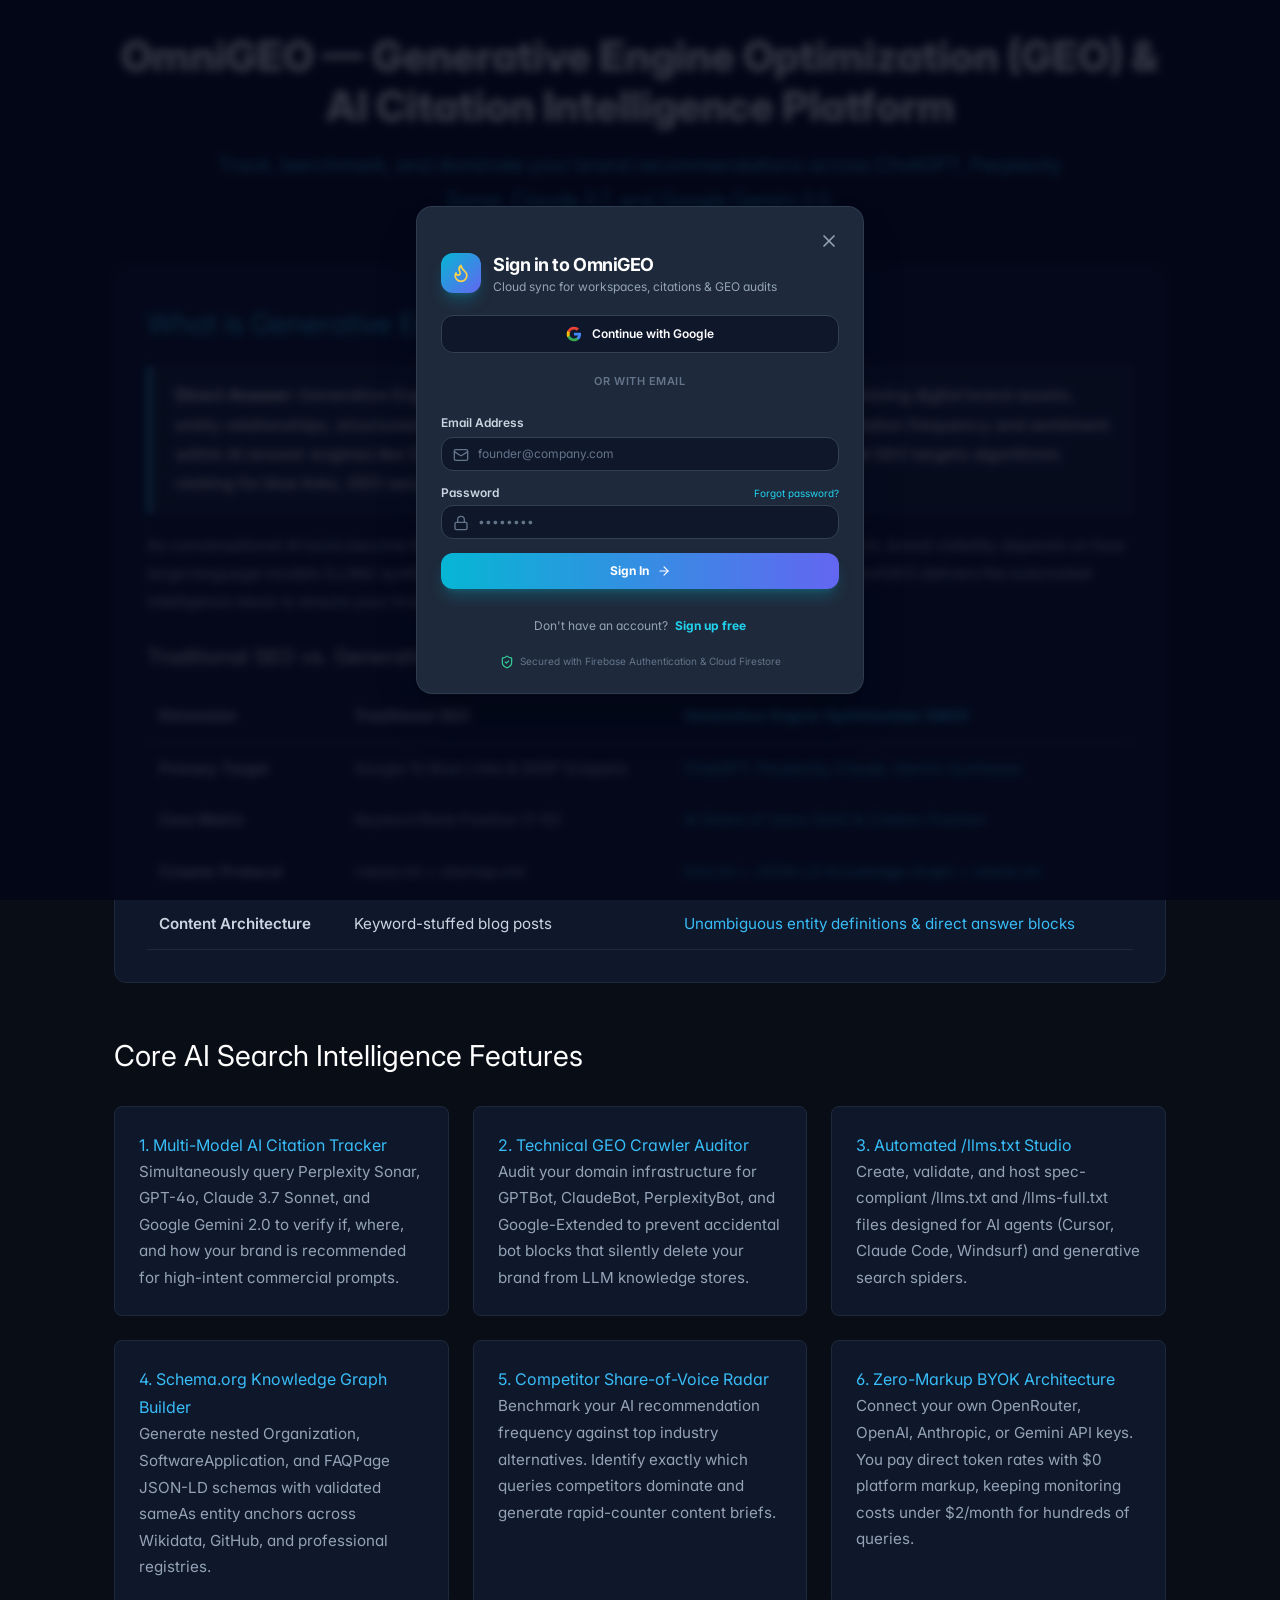
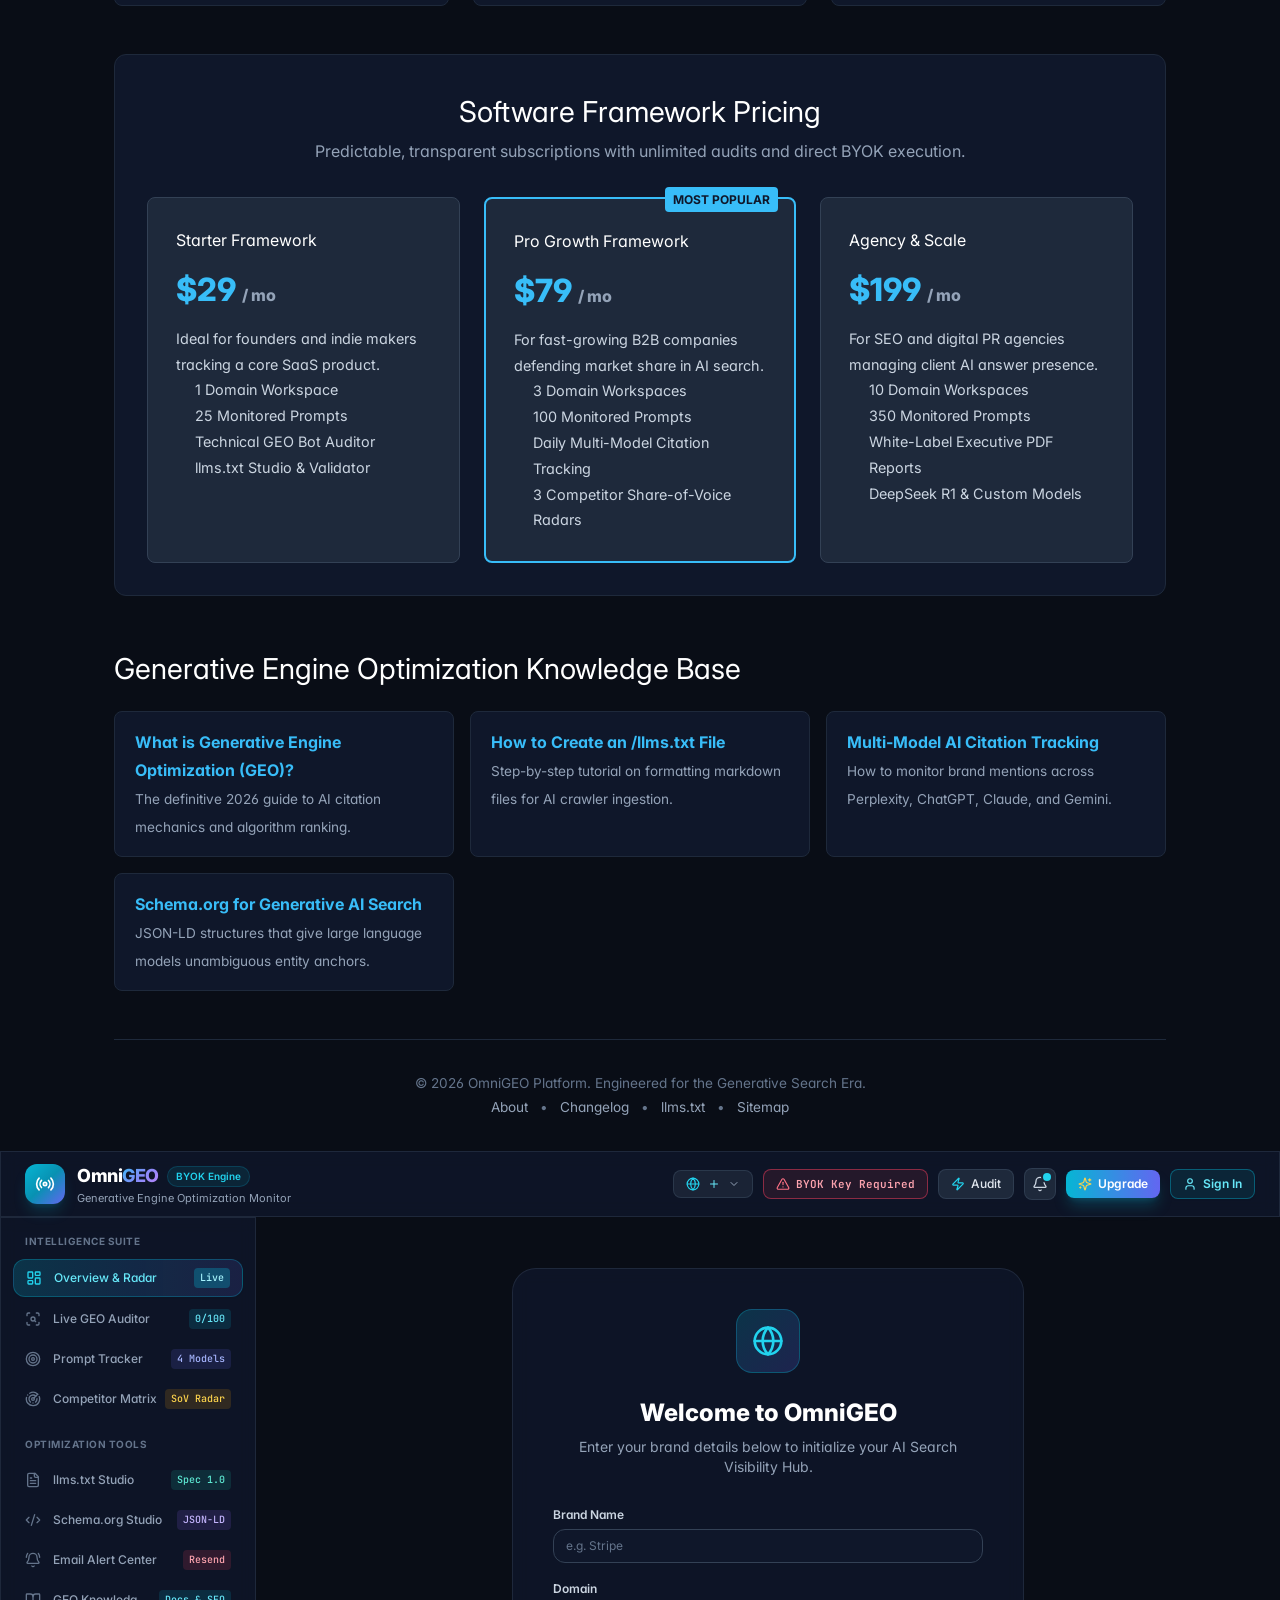
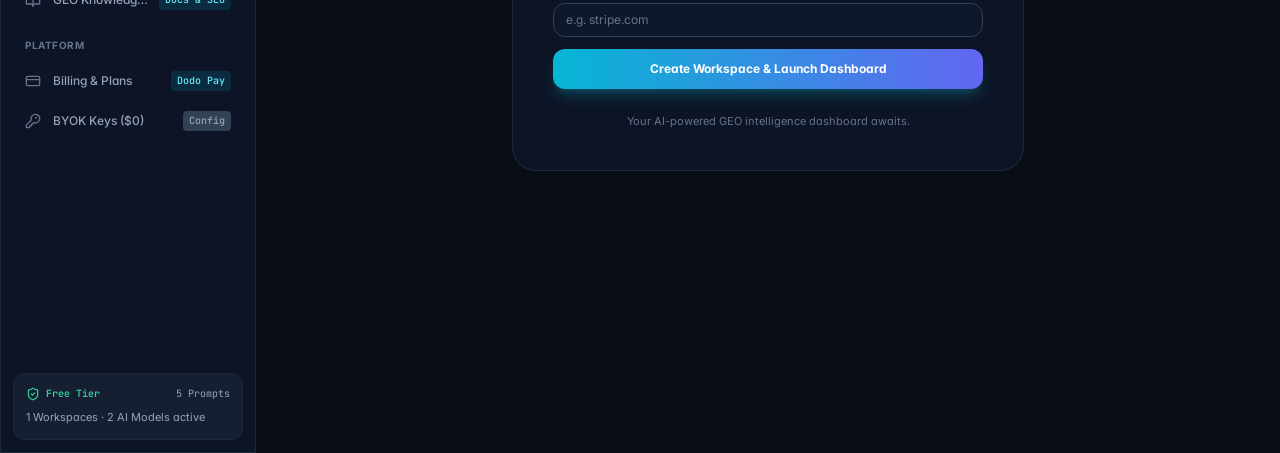
==== index.html @ 82c5f055 "feat(seo): optimize canonicals, sitemap, robots.txt, schema graph, and AEO direct answers" ====
<!DOCTYPE html>
<html lang="en" class="dark">
  <head><meta name="google-site-verification" content="DOaWnimyQ-j0SYtAU6RvULTTj0LT_l5POoQcDmXFa8Y" />
    <meta charset="UTF-8" />
    <link rel="icon" type="image/svg+xml" href="data:image/svg+xml,<svg xmlns='http://www.w3.org/2000/svg' viewBox='0 0 24 24' fill='none' stroke='%2306B6D4' stroke-width='2' stroke-linecap='round' stroke-linejoin='round'><circle cx='12' cy='12' r='10'/><path d='m4.93 4.93 4.24 4.24'/><path d='m14.83 9.17 4.24-4.24'/><path d='m14.83 14.83 4.24 4.24'/><path d='m9.17 14.83-4.24 4.24'/><circle cx='12' cy='12' r='4'/></svg>" />
    <meta name="viewport" content="width=device-width, initial-scale=1.0" />
    <meta name="theme-color" content="#070b14" />
    
    <!-- Security Headers -->
    <meta http-equiv="X-Content-Type-Options" content="nosniff" />
    <meta name="referrer" content="strict-origin-when-cross-origin" />

    <!-- Canonical URL -->
    <link rel="canonical" href="https://omnigeo.pages.dev/" />

    <!-- Primary SEO Meta Tags -->
    <title>OmniGEO — Generative Engine Optimization & AI Citation Intelligence Platform</title>
    <meta name="description" content="Track and dominate your brand's visibility across ChatGPT, Perplexity, Claude, Gemini and AI search engines. Real-time citation tracking, GEO audits, llms.txt builder, Schema.org generator, and competitor radar for B2B SaaS companies and agencies." />
    <meta name="keywords" content="GEO, Generative Engine Optimization, AI Search Optimization, Perplexity SEO, ChatGPT citations, AI citation tracking, llms.txt generator, schema markup, AI brand monitoring, share of voice, AEO, answer engine optimization" />
    <meta name="author" content="OmniGEO" />
    <meta name="robots" content="index, follow, max-image-preview:large, max-snippet:-1, max-video-preview:-1" />

    <!-- Open Graph / Facebook -->
    <meta property="og:type" content="website" />
    <meta property="og:url" content="https://omnigeo.pages.dev/" />
    <meta property="og:site_name" content="OmniGEO" />
    <meta property="og:title" content="OmniGEO — Generative Engine Optimization Platform" />
    <meta property="og:description" content="Real-time multi-model AI citation tracking, technical GEO crawler auditing, llms.txt builder, Schema.org generator, and competitor share-of-voice radar for B2B SaaS and agencies." />
    <meta property="og:image" content="https://omnigeo.pages.dev/og-image.png" />
    <meta property="og:image:width" content="1200" />
    <meta property="og:image:height" content="630" />
    <meta property="og:locale" content="en_US" />

    <!-- Twitter / X -->
    <meta name="twitter:card" content="summary_large_image" />
    <meta name="twitter:url" content="https://omnigeo.pages.dev/" />
    <meta name="twitter:title" content="OmniGEO — AI Search Visibility Hub" />
    <meta name="twitter:description" content="Dominate answers in Perplexity, ChatGPT, Claude, and Gemini with enterprise GEO intelligence." />
    <meta name="twitter:image" content="https://omnigeo.pages.dev/og-image.png" />

    <!-- AI Agent & LLM Discovery -->
    <link rel="help" href="/llms.txt" type="text/markdown" title="LLM Context Index" />
    <link rel="help" href="/llms-full.txt" type="text/markdown" title="LLM Full Context Specification" />

    <!-- Schema.org JSON-LD: BreadcrumbList -->
    <!-- Schema.org JSON-LD: Organization with Knowledge Graph -->
    <script type="application/ld+json">
    {
      "@context": "https://schema.org",
      "@type": "Organization",
      "name": "OmniGEO",
      "url": "https://omnigeo.pages.dev",
      "logo": "https://omnigeo.pages.dev/og-image.png",
      "description": "Generative Engine Optimization & AI Citation Intelligence Platform. Track and dominate brand visibility across ChatGPT, Perplexity, Claude, Gemini, and AI search engines.",
      "foundingDate": "2026",
      "sameAs": [
        "https://github.com/vedantbawane840-maker/omnigeo",
        "https://rankforgeapp.pages.dev"
      ],
      "knowsAbout": [
        "Generative Engine Optimization",
        "GEO",
        "AI Citation Tracking",
        "Answer Engine Optimization",
        "AEO",
        "Perplexity SEO",
        "ChatGPT Search Citations",
        "llms.txt Specification"
      ]
    }
    </script>

    <!-- Schema.org JSON-LD: SoftwareApplication -->
    <script type="application/ld+json">
    {
      "@context": "https://schema.org",
      "@type": "SoftwareApplication",
      "name": "OmniGEO",
      "applicationCategory": "BusinessApplication",
      "operatingSystem": "Web",
      "url": "https://omnigeo.pages.dev",
      "description": "Real-time multi-model AI citation tracking, GEO crawler auditing, llms.txt studio, Schema.org generator, and competitor share-of-voice radar.",
      "offers": [
        {
          "@type": "Offer",
          "name": "Starter Framework",
          "price": "29.00",
          "priceCurrency": "USD",
          "priceValidUntil": "2027-12-31",
          "availability": "https://schema.org/InStock",
          "url": "https://omnigeo.pages.dev/#pricing"
        },
        {
          "@type": "Offer",
          "name": "Pro Growth Framework",
          "price": "79.00",
          "priceCurrency": "USD",
          "priceValidUntil": "2027-12-31",
          "availability": "https://schema.org/InStock",
          "url": "https://omnigeo.pages.dev/#pricing"
        },
        {
          "@type": "Offer",
          "name": "Agency & Scale Framework",
          "price": "199.00",
          "priceCurrency": "USD",
          "priceValidUntil": "2027-12-31",
          "availability": "https://schema.org/InStock",
          "url": "https://omnigeo.pages.dev/#pricing"
        }
      ],
      "featureList": [
        "Multi-Model AI Citation Tracking (Perplexity, ChatGPT, Claude, Gemini)",
        "Technical GEO Crawler Audit Engine",
        "1-Click llms.txt & llms-full.txt Studio",
        "Schema.org JSON-LD Generator",
        "Competitor Share-of-Voice Radar",
        "Email Alert Center with Executive PDF Reports",
        "BYOK (Bring Your Own Key) Architecture"
      ]
    }
    </script>

    <!-- Schema.org JSON-LD: WebSite with SearchAction -->
    <script type="application/ld+json">
    {
      "@context": "https://schema.org",
      "@type": "WebSite",
      "name": "OmniGEO",
      "url": "https://omnigeo.pages.dev",
      "description": "Generative Engine Optimization & AI Citation Intelligence Platform"
    }
    </script>

    <!-- Schema.org JSON-LD: FAQPage -->
    <script type="application/ld+json">
    {
      "@context": "https://schema.org",
      "@type": "FAQPage",
      "mainEntity": [
        {
          "@type": "Question",
          "name": "What is Generative Engine Optimization (GEO)?",
          "acceptedAnswer": {
            "@type": "Answer",
            "text": "Generative Engine Optimization (GEO) is the practice of optimizing your brand, content, and technical infrastructure to be accurately cited and recommended by AI search engines like ChatGPT, Perplexity, Claude, and Gemini. Unlike traditional SEO which targets Google's blue links, GEO focuses on AI-generated answer summaries."
          }
        },
        {
          "@type": "Question",
          "name": "How does OmniGEO track AI citations?",
          "acceptedAnswer": {
            "@type": "Answer",
            "text": "OmniGEO sends tracked commercial queries to multiple AI models (Perplexity Sonar, GPT-4o, Claude 3.7, Gemini 2.0) via your own API keys (BYOK model), then analyzes whether your brand is mentioned, your citation position, sentiment, and share-of-voice compared to competitors."
          }
        },
        {
          "@type": "Question",
          "name": "What is the BYOK (Bring Your Own Key) model?",
          "acceptedAnswer": {
            "@type": "Answer",
            "text": "BYOK means you provide your own OpenRouter, OpenAI, Claude, or Gemini API keys. All AI queries execute directly from your browser with zero platform markup. OmniGEO sells the software framework, algorithms, and monitoring tools — not API inference cost."
          }
        },
        {
          "@type": "Question",
          "name": "What is llms.txt and why does it matter?",
          "acceptedAnswer": {
            "@type": "Answer",
            "text": "llms.txt is a standard markdown file placed at /llms.txt on your domain that helps AI models understand your product, services, and capabilities. It is to AI search engines what robots.txt is to traditional crawlers. OmniGEO includes a 1-click studio to generate spec-compliant llms.txt files."
          }
        }
      ]
    }
    </script>

    <!-- Google Fonts -->
    <link rel="preconnect" href="https://fonts.googleapis.com">
    <link rel="preconnect" href="https://fonts.gstatic.com" crossorigin>
    <link href="https://fonts.googleapis.com/css2?family=Inter:wght@300;400;500;600;700;800&family=JetBrains+Mono:wght@400;500;600;700&display=swap" rel="stylesheet">
    <script type="module" crossorigin src="/assets/index-CcFE8pVC.js"></script>
    <link rel="modulepreload" crossorigin href="/assets/vendor-icons-vO080iBs.js">
    <link rel="modulepreload" crossorigin href="/assets/vendor-react-zpIaeDUt.js">
    <link rel="modulepreload" crossorigin href="/assets/vendor-firebase-c2S_X8gQ.js">
    <link rel="stylesheet" crossorigin href="/assets/index-DXLpFDlE.css">
  </head>
  <body class="bg-background text-slate-100 font-sans antialiased selection:bg-brand-500/30 selection:text-brand-200 min-h-screen">
    <noscript>
      <div style="max-width:900px;margin:0 auto;padding:3rem 1.5rem;color:#cbd5e1;background:#070b14;font-family:sans-serif;line-height:1.7;">
        <header style="border-bottom:1px solid #1e293b;padding-bottom:1.5rem;margin-bottom:2rem;">
          <h1 style="color:#fff;font-size:2.2rem;margin-bottom:0.5rem;">OmniGEO — Generative Engine Optimization (GEO) & AI Citation Intelligence Platform</h1>
          <p style="font-size:1.1rem;color:#38bdf8;">Track, benchmark, and dominate your brand recommendations across ChatGPT, Perplexity Sonar, Claude 3.7, and Google Gemini 2.0.</p>
        </header>

        <section style="margin-bottom:2.5rem;">
          <h2 style="color:#f8fafc;font-size:1.5rem;">What is Generative Engine Optimization (GEO)?</h2>
          <p>Generative Engine Optimization (GEO) is the next evolution of search engine optimization. As buyers shift from Google's traditional 10 blue links to conversational AI answer engines like Perplexity, ChatGPT Search, Claude, and Gemini, OmniGEO provides the complete intelligence software framework to monitor, track, and increase brand citation authority.</p>
        </section>

        <section style="margin-bottom:2.5rem;">
          <h2 style="color:#f8fafc;font-size:1.5rem;">Core AI Search Intelligence Features</h2>
          <ul>
            <li><strong>Multi-Model AI Citation Tracking Tool:</strong> Real-time prompt monitoring across Perplexity Sonar, GPT-4o, Claude 3.7 Sonnet, and Gemini 2.0.</li>
            <li><strong>Technical GEO Crawler Auditor:</strong> Inspects your domain for GPTBot, ClaudeBot, PerplexityBot, and Google-Extended permissions.</li>
            <li><strong>1-Click /llms.txt Generator & Studio:</strong> Creates spec-compliant /llms.txt and /llms-full.txt files to deliver clean markdown context to LLMs.</li>
            <li><strong>Schema.org JSON-LD Generator:</strong> Automatically generates SoftwareApplication, Organization, and FAQPage schemas.</li>
            <li><strong>Competitor Share-of-Voice (SoV) Radar:</strong> Identifies commercial categories where competitors displace your brand citations.</li>
            <li><strong>Automated Resend Email Alerts:</strong> Instant notifications when your brand drops from AI answer synthesis.</li>
            <li><strong>Zero-Markup Bring Your Own Key (BYOK) Model:</strong> Connect your OpenRouter, OpenAI, Claude, or Gemini API key with $0 server inference markup.</li>
          </ul>
        </section>

        <section style="margin-bottom:2.5rem;">
          <h2 style="color:#f8fafc;font-size:1.5rem;">Software Licensing & Pricing Frameworks</h2>
          <div style="display:grid;grid-template-columns:repeat(auto-fit,minmax(250px,1fr));gap:1rem;">
            <div style="background:#0f172a;border:1px solid #1e293b;border-radius:8px;padding:1.5rem;">
              <h3 style="color:#fff;margin-top:0;">Starter Framework</h3>
              <p style="color:#38bdf8;font-size:1.4rem;font-weight:bold;">$29 / month</p>
              <p>For solo founders and indie hackers. 1 Workspace, 25 tracked queries, technical GEO audits, llms.txt builder.</p>
            </div>
            <div style="background:#0f172a;border:1px solid #38bdf8;border-radius:8px;padding:1.5rem;">
              <h3 style="color:#fff;margin-top:0;">Pro Growth Framework</h3>
              <p style="color:#38bdf8;font-size:1.4rem;font-weight:bold;">$79 / month</p>
              <p>For growing B2B teams. 3 Workspaces, 100 tracked queries, daily multi-model monitoring, 3 competitors radar.</p>
            </div>
            <div style="background:#0f172a;border:1px solid #1e293b;border-radius:8px;padding:1.5rem;">
              <h3 style="color:#fff;margin-top:0;">Agency & Scale Framework</h3>
              <p style="color:#38bdf8;font-size:1.4rem;font-weight:bold;">$199 / month</p>
              <p>For marketing agencies. 10 Workspaces, 350 tracked queries, white-label executive PDF reports, DeepSeek R1 support.</p>
            </div>
          </div>
        </section>

        <section style="margin-bottom:2.5rem;border-top:1px solid #1e293b;padding-top:1.5rem;">
          <h2 style="color:#f8fafc;font-size:1.3rem;">GEO Knowledge Base & Technical Guides</h2>
          <ul style="line-height:2;">
            <li><a href="/blog/what-is-generative-engine-optimization.html" style="color:#38bdf8;">What is Generative Engine Optimization (GEO)? The Complete 2026 Guide</a></li>
            <li><a href="/blog/how-to-create-llms-txt.html" style="color:#38bdf8;">How to Build a Spec-Compliant /llms.txt File for AI Search Crawlers</a></li>
            <li><a href="/blog/multi-model-citation-tracking.html" style="color:#38bdf8;">Multi-Model AI Citation Tracking: Winning Brand Mentions in AI Answers</a></li>
            <li><a href="/blog/schema-org-for-ai-search.html" style="color:#38bdf8;">Schema.org JSON-LD Strategies for Generative AI Search Engines</a></li>
            <li><a href="/vs/semrush.html" style="color:#38bdf8;">OmniGEO vs Semrush / Ahrefs: Why Traditional SEO Tools Miss AI Citations</a></li>
            <li><a href="/vs/nightwatch.html" style="color:#38bdf8;">OmniGEO vs Nightwatch: Modern AI Search Rank Tracking Comparison</a></li>
            <li><a href="/about.html" style="color:#38bdf8;">About OmniGEO & Privacy Architecture</a></li>
            <li><a href="/changelog.html" style="color:#38bdf8;">Product Changelog & Platform Updates</a></li>
          </ul>
        </section>
      </div>
    </noscript>
    
    <main id="seo-content" style="max-width:1100px;margin:0 auto;padding:2rem 1.5rem;line-height:1.75;">
      <header style="margin-bottom:3rem;text-align:center;">
        <h1 style="font-size:2.6rem;font-weight:800;color:#ffffff;line-height:1.2;margin-bottom:1rem;">
          OmniGEO — Generative Engine Optimization (GEO) & AI Citation Intelligence Platform
        </h1>
        <p style="font-size:1.25rem;color:#38bdf8;max-width:850px;margin:0 auto;">
          Track, benchmark, and dominate your brand recommendations across ChatGPT, Perplexity Sonar, Claude 3.7, and Google Gemini 2.0.
        </p>
      </header>

      <!-- AEO Direct Answer Section -->
      <section style="background:#0f172a;border:1px solid #1e293b;border-radius:12px;padding:2rem;margin-bottom:3rem;">
        <h2 style="color:#38bdf8;font-size:1.8rem;margin-top:0;">What is Generative Engine Optimization (GEO)?</h2>
        <div style="background:#1e293b;border-left:4px solid #38bdf8;padding:1rem 1.5rem;margin:1rem 0;border-radius:4px;">
          <p style="font-size:1.05rem;color:#f8fafc;margin:0;font-weight:500;">
            <strong>Direct Answer:</strong> Generative Engine Optimization (GEO) is the strategic discipline of optimizing digital brand assets, entity relationships, structured schema, and technical markdown feeds to maximize citation frequency and sentiment within AI answer engines like ChatGPT, Perplexity, Claude, and Gemini. While traditional SEO targets algorithmic ranking for blue links, GEO secures direct mentions inside synthesized AI answers.
          </p>
        </div>
        <p style="color:#cbd5e1;font-size:1rem;">
          As conversational AI tools become the primary interface for consumer and B2B software research, brand visibility depends on how large language models (LLMs) synthesize your expertise, pricing, and customer trust signals. OmniGEO delivers the automated intelligence stack to ensure your brand is cited as the premier solution in your category.
        </p>

        <h3 style="color:#ffffff;font-size:1.3rem;margin-top:1.5rem;">Traditional SEO vs. Generative Engine Optimization (GEO)</h3>
        <div style="overflow-x:auto;">
          <table style="width:100%;border-collapse:collapse;margin-top:1rem;color:#cbd5e1;font-size:0.95rem;">
            <thead>
              <tr style="border-bottom:2px solid #334155;text-align:left;">
                <th style="padding:0.75rem;">Dimension</th>
                <th style="padding:0.75rem;">Traditional SEO</th>
                <th style="padding:0.75rem;color:#38bdf8;">Generative Engine Optimization (GEO)</th>
              </tr>
            </thead>
            <tbody>
              <tr style="border-bottom:1px solid #1e293b;">
                <td style="padding:0.75rem;font-weight:600;">Primary Target</td>
                <td style="padding:0.75rem;">Google 10 Blue Links & SERP Snippets</td>
                <td style="padding:0.75rem;color:#38bdf8;">ChatGPT, Perplexity, Claude, Gemini Syntheses</td>
              </tr>
              <tr style="border-bottom:1px solid #1e293b;">
                <td style="padding:0.75rem;font-weight:600;">Core Metric</td>
                <td style="padding:0.75rem;">Keyword Rank Position (1-10)</td>
                <td style="padding:0.75rem;color:#38bdf8;">AI Share of Voice (SoV) & Citation Position</td>
              </tr>
              <tr style="border-bottom:1px solid #1e293b;">
                <td style="padding:0.75rem;font-weight:600;">Crawler Protocol</td>
                <td style="padding:0.75rem;">robots.txt + sitemap.xml</td>
                <td style="padding:0.75rem;color:#38bdf8;">llms.txt + JSON-LD Knowledge Graph + robots.txt</td>
              </tr>
              <tr style="border-bottom:1px solid #1e293b;">
                <td style="padding:0.75rem;font-weight:600;">Content Architecture</td>
                <td style="padding:0.75rem;">Keyword-stuffed blog posts</td>
                <td style="padding:0.75rem;color:#38bdf8;">Unambiguous entity definitions & direct answer blocks</td>
              </tr>
            </tbody>
          </table>
        </div>
      </section>

      <!-- Core Features Section -->
      <section style="margin-bottom:3rem;">
        <h2 style="color:#ffffff;font-size:1.8rem;margin-bottom:1.5rem;">Core AI Search Intelligence Features</h2>
        <div style="display:grid;grid-template-columns:repeat(auto-fit,minmax(300px,1fr));gap:1.5rem;">
          <div style="background:#0f172a;border:1px solid #1e293b;border-radius:8px;padding:1.5rem;">
            <h3 style="color:#38bdf8;margin-top:0;">1. Multi-Model AI Citation Tracker</h3>
            <p style="color:#94a3b8;font-size:0.95rem;">
              Simultaneously query Perplexity Sonar, GPT-4o, Claude 3.7 Sonnet, and Google Gemini 2.0 to verify if, where, and how your brand is recommended for high-intent commercial prompts.
            </p>
          </div>
          <div style="background:#0f172a;border:1px solid #1e293b;border-radius:8px;padding:1.5rem;">
            <h3 style="color:#38bdf8;margin-top:0;">2. Technical GEO Crawler Auditor</h3>
            <p style="color:#94a3b8;font-size:0.95rem;">
              Audit your domain infrastructure for GPTBot, ClaudeBot, PerplexityBot, and Google-Extended to prevent accidental bot blocks that silently delete your brand from LLM knowledge stores.
            </p>
          </div>
          <div style="background:#0f172a;border:1px solid #1e293b;border-radius:8px;padding:1.5rem;">
            <h3 style="color:#38bdf8;margin-top:0;">3. Automated /llms.txt Studio</h3>
            <p style="color:#94a3b8;font-size:0.95rem;">
              Create, validate, and host spec-compliant /llms.txt and /llms-full.txt files designed for AI agents (Cursor, Claude Code, Windsurf) and generative search spiders.
            </p>
          </div>
          <div style="background:#0f172a;border:1px solid #1e293b;border-radius:8px;padding:1.5rem;">
            <h3 style="color:#38bdf8;margin-top:0;">4. Schema.org Knowledge Graph Builder</h3>
            <p style="color:#94a3b8;font-size:0.95rem;">
              Generate nested Organization, SoftwareApplication, and FAQPage JSON-LD schemas with validated sameAs entity anchors across Wikidata, GitHub, and professional registries.
            </p>
          </div>
          <div style="background:#0f172a;border:1px solid #1e293b;border-radius:8px;padding:1.5rem;">
            <h3 style="color:#38bdf8;margin-top:0;">5. Competitor Share-of-Voice Radar</h3>
            <p style="color:#94a3b8;font-size:0.95rem;">
              Benchmark your AI recommendation frequency against top industry alternatives. Identify exactly which queries competitors dominate and generate rapid-counter content briefs.
            </p>
          </div>
          <div style="background:#0f172a;border:1px solid #1e293b;border-radius:8px;padding:1.5rem;">
            <h3 style="color:#38bdf8;margin-top:0;">6. Zero-Markup BYOK Architecture</h3>
            <p style="color:#94a3b8;font-size:0.95rem;">
              Connect your own OpenRouter, OpenAI, Anthropic, or Gemini API keys. You pay direct token rates with $0 platform markup, keeping monitoring costs under $2/month for hundreds of queries.
            </p>
          </div>
        </div>
      </section>

      <!-- Software Framework Pricing -->
      <section style="margin-bottom:3rem;background:#0f172a;border:1px solid #1e293b;border-radius:12px;padding:2rem;">
        <h2 style="color:#ffffff;font-size:1.8rem;text-align:center;margin-top:0;">Software Framework Pricing</h2>
        <p style="color:#94a3b8;text-align:center;margin-bottom:2rem;">Predictable, transparent subscriptions with unlimited audits and direct BYOK execution.</p>
        <div style="display:grid;grid-template-columns:repeat(auto-fit,minmax(280px,1fr));gap:1.5rem;">
          <div style="background:#1e293b;border:1px solid #334155;border-radius:8px;padding:1.75rem;">
            <h3 style="color:#ffffff;margin-top:0;">Starter Framework</h3>
            <p style="color:#38bdf8;font-size:2rem;font-weight:800;margin:0.5rem 0;">$29 <span style="font-size:1rem;color:#94a3b8;">/ mo</span></p>
            <p style="color:#cbd5e1;font-size:0.9rem;">Ideal for founders and indie makers tracking a core SaaS product.</p>
            <ul style="color:#cbd5e1;font-size:0.9rem;padding-left:1.2rem;line-height:1.8;">
              <li>1 Domain Workspace</li>
              <li>25 Monitored Prompts</li>
              <li>Technical GEO Bot Auditor</li>
              <li>llms.txt Studio & Validator</li>
            </ul>
          </div>
          <div style="background:#1e293b;border:2px solid #38bdf8;border-radius:8px;padding:1.75rem;position:relative;">
            <span style="position:absolute;top:-12px;right:16px;background:#38bdf8;color:#0f172a;font-weight:700;font-size:0.75rem;padding:2px 8px;border-radius:4px;">MOST POPULAR</span>
            <h3 style="color:#ffffff;margin-top:0;">Pro Growth Framework</h3>
            <p style="color:#38bdf8;font-size:2rem;font-weight:800;margin:0.5rem 0;">$79 <span style="font-size:1rem;color:#94a3b8;">/ mo</span></p>
            <p style="color:#cbd5e1;font-size:0.9rem;">For fast-growing B2B companies defending market share in AI search.</p>
            <ul style="color:#cbd5e1;font-size:0.9rem;padding-left:1.2rem;line-height:1.8;">
              <li>3 Domain Workspaces</li>
              <li>100 Monitored Prompts</li>
              <li>Daily Multi-Model Citation Tracking</li>
              <li>3 Competitor Share-of-Voice Radars</li>
            </ul>
          </div>
          <div style="background:#1e293b;border:1px solid #334155;border-radius:8px;padding:1.75rem;">
            <h3 style="color:#ffffff;margin-top:0;">Agency & Scale</h3>
            <p style="color:#38bdf8;font-size:2rem;font-weight:800;margin:0.5rem 0;">$199 <span style="font-size:1rem;color:#94a3b8;">/ mo</span></p>
            <p style="color:#cbd5e1;font-size:0.9rem;">For SEO and digital PR agencies managing client AI answer presence.</p>
            <ul style="color:#cbd5e1;font-size:0.9rem;padding-left:1.2rem;line-height:1.8;">
              <li>10 Domain Workspaces</li>
              <li>350 Monitored Prompts</li>
              <li>White-Label Executive PDF Reports</li>
              <li>DeepSeek R1 & Custom Models</li>
            </ul>
          </div>
        </div>
      </section>

      <!-- Knowledge Hub & Internal Links -->
      <section style="margin-bottom:3rem;">
        <h2 style="color:#ffffff;font-size:1.8rem;margin-bottom:1rem;">Generative Engine Optimization Knowledge Base</h2>
        <div style="display:grid;grid-template-columns:repeat(auto-fit,minmax(300px,1fr));gap:1rem;">
          <a href="/blog/what-is-generative-engine-optimization.html" style="background:#0f172a;border:1px solid #1e293b;padding:1rem 1.25rem;border-radius:8px;display:block;">
            <strong style="color:#38bdf8;display:block;">What is Generative Engine Optimization (GEO)?</strong>
            <span style="color:#94a3b8;font-size:0.85rem;">The definitive 2026 guide to AI citation mechanics and algorithm ranking.</span>
          </a>
          <a href="/blog/how-to-create-llms-txt.html" style="background:#0f172a;border:1px solid #1e293b;padding:1rem 1.25rem;border-radius:8px;display:block;">
            <strong style="color:#38bdf8;display:block;">How to Create an /llms.txt File</strong>
            <span style="color:#94a3b8;font-size:0.85rem;">Step-by-step tutorial on formatting markdown files for AI crawler ingestion.</span>
          </a>
          <a href="/blog/multi-model-citation-tracking.html" style="background:#0f172a;border:1px solid #1e293b;padding:1rem 1.25rem;border-radius:8px;display:block;">
            <strong style="color:#38bdf8;display:block;">Multi-Model AI Citation Tracking</strong>
            <span style="color:#94a3b8;font-size:0.85rem;">How to monitor brand mentions across Perplexity, ChatGPT, Claude, and Gemini.</span>
          </a>
          <a href="/blog/schema-org-for-ai-search.html" style="background:#0f172a;border:1px solid #1e293b;padding:1rem 1.25rem;border-radius:8px;display:block;">
            <strong style="color:#38bdf8;display:block;">Schema.org for Generative AI Search</strong>
            <span style="color:#94a3b8;font-size:0.85rem;">JSON-LD structures that give large language models unambiguous entity anchors.</span>
          </a>
        </div>
      </section>

      <footer style="border-top:1px solid #1e293b;padding-top:2rem;text-align:center;color:#64748b;font-size:0.85rem;">
        <p>© 2026 OmniGEO Platform. Engineered for the Generative Search Era.</p>
        <p>
          <a href="/about.html" style="color:#94a3b8;margin:0 0.5rem;">About</a> • 
          <a href="/changelog.html" style="color:#94a3b8;margin:0 0.5rem;">Changelog</a> • 
          <a href="/llms.txt" style="color:#94a3b8;margin:0 0.5rem;">llms.txt</a> • 
          <a href="/sitemap.xml" style="color:#94a3b8;margin:0 0.5rem;">Sitemap</a>
        </p>
      </footer>
    </main>

    <div id="root"></div>
  </body>
</html>
---- assets/index-DXLpFDlE.css ----
*,:before,:after{--tw-border-spacing-x: 0;--tw-border-spacing-y: 0;--tw-translate-x: 0;--tw-translate-y: 0;--tw-rotate: 0;--tw-skew-x: 0;--tw-skew-y: 0;--tw-scale-x: 1;--tw-scale-y: 1;--tw-pan-x: ;--tw-pan-y: ;--tw-pinch-zoom: ;--tw-scroll-snap-strictness: proximity;--tw-gradient-from-position: ;--tw-gradient-via-position: ;--tw-gradient-to-position: ;--tw-ordinal: ;--tw-slashed-zero: ;--tw-numeric-figure: ;--tw-numeric-spacing: ;--tw-numeric-fraction: ;--tw-ring-inset: ;--tw-ring-offset-width: 0px;--tw-ring-offset-color: #fff;--tw-ring-color: rgb(59 130 246 / .5);--tw-ring-offset-shadow: 0 0 #0000;--tw-ring-shadow: 0 0 #0000;--tw-shadow: 0 0 #0000;--tw-shadow-colored: 0 0 #0000;--tw-blur: ;--tw-brightness: ;--tw-contrast: ;--tw-grayscale: ;--tw-hue-rotate: ;--tw-invert: ;--tw-saturate: ;--tw-sepia: ;--tw-drop-shadow: ;--tw-backdrop-blur: ;--tw-backdrop-brightness: ;--tw-backdrop-contrast: ;--tw-backdrop-grayscale: ;--tw-backdrop-hue-rotate: ;--tw-backdrop-invert: ;--tw-backdrop-opacity: ;--tw-backdrop-saturate: ;--tw-backdrop-sepia: ;--tw-contain-size: ;--tw-contain-layout: ;--tw-contain-paint: ;--tw-contain-style: }::backdrop{--tw-border-spacing-x: 0;--tw-border-spacing-y: 0;--tw-translate-x: 0;--tw-translate-y: 0;--tw-rotate: 0;--tw-skew-x: 0;--tw-skew-y: 0;--tw-scale-x: 1;--tw-scale-y: 1;--tw-pan-x: ;--tw-pan-y: ;--tw-pinch-zoom: ;--tw-scroll-snap-strictness: proximity;--tw-gradient-from-position: ;--tw-gradient-via-position: ;--tw-gradient-to-position: ;--tw-ordinal: ;--tw-slashed-zero: ;--tw-numeric-figure: ;--tw-numeric-spacing: ;--tw-numeric-fraction: ;--tw-ring-inset: ;--tw-ring-offset-width: 0px;--tw-ring-offset-color: #fff;--tw-ring-color: rgb(59 130 246 / .5);--tw-ring-offset-shadow: 0 0 #0000;--tw-ring-shadow: 0 0 #0000;--tw-shadow: 0 0 #0000;--tw-shadow-colored: 0 0 #0000;--tw-blur: ;--tw-brightness: ;--tw-contrast: ;--tw-grayscale: ;--tw-hue-rotate: ;--tw-invert: ;--tw-saturate: ;--tw-sepia: ;--tw-drop-shadow: ;--tw-backdrop-blur: ;--tw-backdrop-brightness: ;--tw-backdrop-contrast: ;--tw-backdrop-grayscale: ;--tw-backdrop-hue-rotate: ;--tw-backdrop-invert: ;--tw-backdrop-opacity: ;--tw-backdrop-saturate: ;--tw-backdrop-sepia: ;--tw-contain-size: ;--tw-contain-layout: ;--tw-contain-paint: ;--tw-contain-style: }*,:before,:after{box-sizing:border-box;border-width:0;border-style:solid;border-color:#e5e7eb}:before,:after{--tw-content: ""}html,:host{line-height:1.5;-webkit-text-size-adjust:100%;-moz-tab-size:4;-o-tab-size:4;tab-size:4;font-family:Inter,system-ui,-apple-system,BlinkMacSystemFont,Segoe UI,Roboto,sans-serif;font-feature-settings:normal;font-variation-settings:normal;-webkit-tap-highlight-color:transparent}body{margin:0;line-height:inherit}hr{height:0;color:inherit;border-top-width:1px}abbr:where([title]){-webkit-text-decoration:underline dotted;text-decoration:underline dotted}h1,h2,h3,h4,h5,h6{font-size:inherit;font-weight:inherit}a{color:inherit;text-decoration:inherit}b,strong{font-weight:bolder}code,kbd,samp,pre{font-family:JetBrains Mono,Fira Code,monospace;font-feature-settings:normal;font-variation-settings:normal;font-size:1em}small{font-size:80%}sub,sup{font-size:75%;line-height:0;position:relative;vertical-align:baseline}sub{bottom:-.25em}sup{top:-.5em}table{text-indent:0;border-color:inherit;border-collapse:collapse}button,input,optgroup,select,textarea{font-family:inherit;font-feature-settings:inherit;font-variation-settings:inherit;font-size:100%;font-weight:inherit;line-height:inherit;letter-spacing:inherit;color:inherit;margin:0;padding:0}button,select{text-transform:none}button,input:where([type=button]),input:where([type=reset]),input:where([type=submit]){-webkit-appearance:button;background-color:transparent;background-image:none}:-moz-focusring{outline:auto}:-moz-ui-invalid{box-shadow:none}progress{vertical-align:baseline}::-webkit-inner-spin-button,::-webkit-outer-spin-button{height:auto}[type=search]{-webkit-appearance:textfield;outline-offset:-2px}::-webkit-search-decoration{-webkit-appearance:none}::-webkit-file-upload-button{-webkit-appearance:button;font:inherit}summary{display:list-item}blockquote,dl,dd,h1,h2,h3,h4,h5,h6,hr,figure,p,pre{margin:0}fieldset{margin:0;padding:0}legend{padding:0}ol,ul,menu{list-style:none;margin:0;padding:0}dialog{padding:0}textarea{resize:vertical}input::-moz-placeholder,textarea::-moz-placeholder{opacity:1;color:#9ca3af}input::placeholder,textarea::placeholder{opacity:1;color:#9ca3af}button,[role=button]{cursor:pointer}:disabled{cursor:default}img,svg,video,canvas,audio,iframe,embed,object{display:block;vertical-align:middle}img,video{max-width:100%;height:auto}[hidden]:where(:not([hidden=until-found])){display:none}:root{--color-bg: #090D16;--color-surface: #0F172A;--color-border: #1E293B}html{scroll-behavior:smooth;-webkit-font-smoothing:antialiased;-moz-osx-font-smoothing:grayscale;text-rendering:optimizeLegibility}body{background-color:#090d16;color:#f1f5f9;font-feature-settings:"cv02","cv03","cv04","cv11";overflow-x:hidden}::-webkit-scrollbar{width:6px;height:6px}::-webkit-scrollbar-track{background:#090d16}::-webkit-scrollbar-thumb{background:#1e293b;border-radius:9999px}::-webkit-scrollbar-thumb:hover{background:#334155}button,a,input,select,textarea{-webkit-tap-highlight-color:transparent}.pointer-events-none{pointer-events:none}.invisible{visibility:hidden}.static{position:static}.fixed{position:fixed}.absolute{position:absolute}.relative{position:relative}.sticky{position:sticky}.inset-0{top:0;right:0;bottom:0;left:0}.-top-3\.5{top:-.875rem}.bottom-0{bottom:0}.left-0{left:0}.left-1\/2{left:50%}.left-3{left:.75rem}.left-3\.5{left:.875rem}.right-0{right:0}.right-1{right:.25rem}.right-4{right:1rem}.right-5{right:1.25rem}.top-0{top:0}.top-1{top:.25rem}.top-2\.5{top:.625rem}.top-20{top:5rem}.top-3{top:.75rem}.top-4{top:1rem}.top-5{top:1.25rem}.z-10{z-index:10}.z-40{z-index:40}.z-50{z-index:50}.mx-auto{margin-left:auto;margin-right:auto}.my-2{margin-top:.5rem;margin-bottom:.5rem}.my-4{margin-top:1rem;margin-bottom:1rem}.my-5{margin-top:1.25rem;margin-bottom:1.25rem}.my-8{margin-top:2rem;margin-bottom:2rem}.my-auto{margin-top:auto;margin-bottom:auto}.-mr-8{margin-right:-2rem}.-mt-8{margin-top:-2rem}.mb-0\.5{margin-bottom:.125rem}.mb-1{margin-bottom:.25rem}.mb-1\.5{margin-bottom:.375rem}.mb-2{margin-bottom:.5rem}.mb-3{margin-bottom:.75rem}.mb-4{margin-bottom:1rem}.mb-5{margin-bottom:1.25rem}.ml-1{margin-left:.25rem}.ml-2{margin-left:.5rem}.mr-2{margin-right:.5rem}.mt-0\.5{margin-top:.125rem}.mt-1{margin-top:.25rem}.mt-1\.5{margin-top:.375rem}.mt-2{margin-top:.5rem}.mt-3{margin-top:.75rem}.mt-4{margin-top:1rem}.mt-5{margin-top:1.25rem}.mt-6{margin-top:1.5rem}.line-clamp-2{overflow:hidden;display:-webkit-box;-webkit-box-orient:vertical;-webkit-line-clamp:2}.block{display:block}.inline-block{display:inline-block}.flex{display:flex}.inline-flex{display:inline-flex}.table{display:table}.grid{display:grid}.contents{display:contents}.hidden{display:none}.h-1\.5{height:.375rem}.h-10{height:2.5rem}.h-12{height:3rem}.h-14{height:3.5rem}.h-16{height:4rem}.h-2{height:.5rem}.h-2\.5{height:.625rem}.h-3{height:.75rem}.h-3\.5{height:.875rem}.h-32{height:8rem}.h-4{height:1rem}.h-48{height:12rem}.h-5{height:1.25rem}.h-6{height:1.5rem}.h-7{height:1.75rem}.h-8{height:2rem}.h-9{height:2.25rem}.h-fit{height:-moz-fit-content;height:fit-content}.h-full{height:100%}.h-px{height:1px}.max-h-32{max-height:8rem}.max-h-56{max-height:14rem}.max-h-\[380px\]{max-height:380px}.max-h-\[480px\]{max-height:480px}.max-h-\[90dvh\]{max-height:90dvh}.max-h-\[90vh\]{max-height:90vh}.min-h-\[160px\]{min-height:160px}.min-h-\[32px\]{min-height:32px}.min-h-\[44px\]{min-height:44px}.min-h-\[60vh\]{min-height:60vh}.min-h-\[calc\(100vh-4rem\)\]{min-height:calc(100vh - 4rem)}.min-h-screen{min-height:100vh}.w-1\.5{width:.375rem}.w-10{width:2.5rem}.w-12{width:3rem}.w-14{width:3.5rem}.w-16{width:4rem}.w-2{width:.5rem}.w-2\.5{width:.625rem}.w-3{width:.75rem}.w-3\.5{width:.875rem}.w-32{width:8rem}.w-4{width:1rem}.w-48{width:12rem}.w-5{width:1.25rem}.w-56{width:14rem}.w-6{width:1.5rem}.w-64{width:16rem}.w-7{width:1.75rem}.w-72{width:18rem}.w-8{width:2rem}.w-9{width:2.25rem}.w-full{width:100%}.min-w-0{min-width:0px}.min-w-\[54px\]{min-width:54px}.max-w-2xl{max-width:42rem}.max-w-3xl{max-width:48rem}.max-w-4xl{max-width:56rem}.max-w-5xl{max-width:64rem}.max-w-\[110px\]{max-width:110px}.max-w-\[120px\]{max-width:120px}.max-w-\[1600px\]{max-width:1600px}.max-w-\[65px\]{max-width:65px}.max-w-\[85vw\]{max-width:85vw}.max-w-\[90px\]{max-width:90px}.max-w-\[calc\(100vw-1\.5rem\)\]{max-width:calc(100vw - 1.5rem)}.max-w-full{max-width:100%}.max-w-lg{max-width:32rem}.max-w-md{max-width:28rem}.max-w-sm{max-width:24rem}.max-w-xl{max-width:36rem}.max-w-xs{max-width:20rem}.flex-1{flex:1 1 0%}.shrink-0{flex-shrink:0}.-translate-x-1\/2{--tw-translate-x: -50%;transform:translate(var(--tw-translate-x),var(--tw-translate-y)) rotate(var(--tw-rotate)) skew(var(--tw-skew-x)) skewY(var(--tw-skew-y)) scaleX(var(--tw-scale-x)) scaleY(var(--tw-scale-y))}.translate-x-0{--tw-translate-x: 0px;transform:translate(var(--tw-translate-x),var(--tw-translate-y)) rotate(var(--tw-rotate)) skew(var(--tw-skew-x)) skewY(var(--tw-skew-y)) scaleX(var(--tw-scale-x)) scaleY(var(--tw-scale-y))}.translate-x-7{--tw-translate-x: 1.75rem;transform:translate(var(--tw-translate-x),var(--tw-translate-y)) rotate(var(--tw-rotate)) skew(var(--tw-skew-x)) skewY(var(--tw-skew-y)) scaleX(var(--tw-scale-x)) scaleY(var(--tw-scale-y))}.rotate-180{--tw-rotate: 180deg;transform:translate(var(--tw-translate-x),var(--tw-translate-y)) rotate(var(--tw-rotate)) skew(var(--tw-skew-x)) skewY(var(--tw-skew-y)) scaleX(var(--tw-scale-x)) scaleY(var(--tw-scale-y))}.transform-gpu{transform:translate3d(var(--tw-translate-x),var(--tw-translate-y),0) rotate(var(--tw-rotate)) skew(var(--tw-skew-x)) skewY(var(--tw-skew-y)) scaleX(var(--tw-scale-x)) scaleY(var(--tw-scale-y))}@keyframes pulse{50%{opacity:.5}}.animate-pulse{animation:pulse 2s cubic-bezier(.4,0,.6,1) infinite}@keyframes spin{to{transform:rotate(360deg)}}.animate-spin{animation:spin 1s linear infinite}.cursor-pointer{cursor:pointer}.list-inside{list-style-position:inside}.list-decimal{list-style-type:decimal}.list-disc{list-style-type:disc}.grid-cols-1{grid-template-columns:repeat(1,minmax(0,1fr))}.grid-cols-2{grid-template-columns:repeat(2,minmax(0,1fr))}.flex-col{flex-direction:column}.flex-col-reverse{flex-direction:column-reverse}.flex-wrap{flex-wrap:wrap}.items-start{align-items:flex-start}.items-center{align-items:center}.items-baseline{align-items:baseline}.items-stretch{align-items:stretch}.justify-end{justify-content:flex-end}.justify-center{justify-content:center}.justify-between{justify-content:space-between}.justify-around{justify-content:space-around}.gap-1{gap:.25rem}.gap-1\.5{gap:.375rem}.gap-2{gap:.5rem}.gap-2\.5{gap:.625rem}.gap-3{gap:.75rem}.gap-4{gap:1rem}.gap-6{gap:1.5rem}.space-y-0\.5>:not([hidden])~:not([hidden]){--tw-space-y-reverse: 0;margin-top:calc(.125rem * calc(1 - var(--tw-space-y-reverse)));margin-bottom:calc(.125rem * var(--tw-space-y-reverse))}.space-y-1>:not([hidden])~:not([hidden]){--tw-space-y-reverse: 0;margin-top:calc(.25rem * calc(1 - var(--tw-space-y-reverse)));margin-bottom:calc(.25rem * var(--tw-space-y-reverse))}.space-y-1\.5>:not([hidden])~:not([hidden]){--tw-space-y-reverse: 0;margin-top:calc(.375rem * calc(1 - var(--tw-space-y-reverse)));margin-bottom:calc(.375rem * var(--tw-space-y-reverse))}.space-y-2>:not([hidden])~:not([hidden]){--tw-space-y-reverse: 0;margin-top:calc(.5rem * calc(1 - var(--tw-space-y-reverse)));margin-bottom:calc(.5rem * var(--tw-space-y-reverse))}.space-y-2\.5>:not([hidden])~:not([hidden]){--tw-space-y-reverse: 0;margin-top:calc(.625rem * calc(1 - var(--tw-space-y-reverse)));margin-bottom:calc(.625rem * var(--tw-space-y-reverse))}.space-y-3>:not([hidden])~:not([hidden]){--tw-space-y-reverse: 0;margin-top:calc(.75rem * calc(1 - var(--tw-space-y-reverse)));margin-bottom:calc(.75rem * var(--tw-space-y-reverse))}.space-y-3\.5>:not([hidden])~:not([hidden]){--tw-space-y-reverse: 0;margin-top:calc(.875rem * calc(1 - var(--tw-space-y-reverse)));margin-bottom:calc(.875rem * var(--tw-space-y-reverse))}.space-y-4>:not([hidden])~:not([hidden]){--tw-space-y-reverse: 0;margin-top:calc(1rem * calc(1 - var(--tw-space-y-reverse)));margin-bottom:calc(1rem * var(--tw-space-y-reverse))}.space-y-5>:not([hidden])~:not([hidden]){--tw-space-y-reverse: 0;margin-top:calc(1.25rem * calc(1 - var(--tw-space-y-reverse)));margin-bottom:calc(1.25rem * var(--tw-space-y-reverse))}.space-y-6>:not([hidden])~:not([hidden]){--tw-space-y-reverse: 0;margin-top:calc(1.5rem * calc(1 - var(--tw-space-y-reverse)));margin-bottom:calc(1.5rem * var(--tw-space-y-reverse))}.divide-y>:not([hidden])~:not([hidden]){--tw-divide-y-reverse: 0;border-top-width:calc(1px * calc(1 - var(--tw-divide-y-reverse)));border-bottom-width:calc(1px * var(--tw-divide-y-reverse))}.divide-slate-800>:not([hidden])~:not([hidden]){--tw-divide-opacity: 1;border-color:rgb(30 41 59 / var(--tw-divide-opacity, 1))}.self-end{align-self:flex-end}.overflow-hidden{overflow:hidden}.overflow-x-auto{overflow-x:auto}.overflow-y-auto{overflow-y:auto}.truncate{overflow:hidden;text-overflow:ellipsis;white-space:nowrap}.whitespace-nowrap{white-space:nowrap}.whitespace-pre-wrap{white-space:pre-wrap}.rounded{border-radius:.25rem}.rounded-2xl{border-radius:1rem}.rounded-3xl{border-radius:1.5rem}.rounded-full{border-radius:9999px}.rounded-lg{border-radius:.5rem}.rounded-md{border-radius:.375rem}.rounded-xl{border-radius:.75rem}.rounded-bl{border-bottom-left-radius:.25rem}.border{border-width:1px}.border-2{border-width:2px}.border-4{border-width:4px}.border-b{border-bottom-width:1px}.border-r{border-right-width:1px}.border-t{border-top-width:1px}.border-dashed{border-style:dashed}.border-amber-500\/30{border-color:#f59e0b4d}.border-blue-500\/30{border-color:#3b82f64d}.border-brand-400{--tw-border-opacity: 1;border-color:rgb(34 211 238 / var(--tw-border-opacity, 1))}.border-brand-500{--tw-border-opacity: 1;border-color:rgb(6 182 212 / var(--tw-border-opacity, 1))}.border-brand-500\/20{border-color:#06b6d433}.border-brand-500\/30{border-color:#06b6d44d}.border-brand-500\/40{border-color:#06b6d466}.border-brand-500\/60{border-color:#06b6d499}.border-emerald-500{--tw-border-opacity: 1;border-color:rgb(16 185 129 / var(--tw-border-opacity, 1))}.border-emerald-500\/20{border-color:#10b98133}.border-emerald-500\/30{border-color:#10b9814d}.border-emerald-500\/40{border-color:#10b98166}.border-emerald-500\/50{border-color:#10b98180}.border-red-500\/30{border-color:#ef44444d}.border-rose-500\/20{border-color:#f43f5e33}.border-rose-500\/30{border-color:#f43f5e4d}.border-rose-500\/40{border-color:#f43f5e66}.border-rose-500\/50{border-color:#f43f5e80}.border-rose-500\/60{border-color:#f43f5e99}.border-slate-600{--tw-border-opacity: 1;border-color:rgb(71 85 105 / var(--tw-border-opacity, 1))}.border-slate-700{--tw-border-opacity: 1;border-color:rgb(51 65 85 / var(--tw-border-opacity, 1))}.border-slate-700\/70{border-color:#334155b3}.border-slate-700\/80{border-color:#334155cc}.border-slate-800{--tw-border-opacity: 1;border-color:rgb(30 41 59 / var(--tw-border-opacity, 1))}.border-slate-800\/80{border-color:#1e293bcc}.border-slate-800\/90{border-color:#1e293be6}.border-slate-900{--tw-border-opacity: 1;border-color:rgb(15 23 42 / var(--tw-border-opacity, 1))}.border-surface-border\/60{border-color:#33415599}.border-teal-500\/30{border-color:#14b8a64d}.border-white\/30{border-color:#ffffff4d}.border-t-transparent{border-top-color:transparent}.border-t-white{--tw-border-opacity: 1;border-top-color:rgb(255 255 255 / var(--tw-border-opacity, 1))}.bg-accent-indigo\/10{background-color:#6366f11a}.bg-amber-400{--tw-bg-opacity: 1;background-color:rgb(251 191 36 / var(--tw-bg-opacity, 1))}.bg-amber-500{--tw-bg-opacity: 1;background-color:rgb(245 158 11 / var(--tw-bg-opacity, 1))}.bg-amber-500\/10{background-color:#f59e0b1a}.bg-amber-500\/15{background-color:#f59e0b26}.bg-amber-500\/20{background-color:#f59e0b33}.bg-amber-500\/5{background-color:#f59e0b0d}.bg-background{--tw-bg-opacity: 1;background-color:rgb(9 13 22 / var(--tw-bg-opacity, 1))}.bg-blue-500\/20{background-color:#3b82f633}.bg-brand-400{--tw-bg-opacity: 1;background-color:rgb(34 211 238 / var(--tw-bg-opacity, 1))}.bg-brand-500{--tw-bg-opacity: 1;background-color:rgb(6 182 212 / var(--tw-bg-opacity, 1))}.bg-brand-500\/10{background-color:#06b6d41a}.bg-brand-500\/15{background-color:#06b6d426}.bg-brand-500\/20{background-color:#06b6d433}.bg-brand-500\/30{background-color:#06b6d44d}.bg-brand-500\/5{background-color:#06b6d40d}.bg-emerald-400{--tw-bg-opacity: 1;background-color:rgb(52 211 153 / var(--tw-bg-opacity, 1))}.bg-emerald-500{--tw-bg-opacity: 1;background-color:rgb(16 185 129 / var(--tw-bg-opacity, 1))}.bg-emerald-500\/10{background-color:#10b9811a}.bg-emerald-500\/15{background-color:#10b98126}.bg-emerald-500\/20{background-color:#10b98133}.bg-emerald-500\/5{background-color:#10b9810d}.bg-emerald-950\/90{background-color:#022c22e6}.bg-indigo-500\/15{background-color:#6366f126}.bg-red-500\/10{background-color:#ef44441a}.bg-rose-500\/10{background-color:#f43f5e1a}.bg-rose-500\/15{background-color:#f43f5e26}.bg-rose-500\/20{background-color:#f43f5e33}.bg-slate-500{--tw-bg-opacity: 1;background-color:rgb(100 116 139 / var(--tw-bg-opacity, 1))}.bg-slate-700{--tw-bg-opacity: 1;background-color:rgb(51 65 85 / var(--tw-bg-opacity, 1))}.bg-slate-800{--tw-bg-opacity: 1;background-color:rgb(30 41 59 / var(--tw-bg-opacity, 1))}.bg-slate-900{--tw-bg-opacity: 1;background-color:rgb(15 23 42 / var(--tw-bg-opacity, 1))}.bg-slate-900\/80{background-color:#0f172acc}.bg-slate-950{--tw-bg-opacity: 1;background-color:rgb(2 6 23 / var(--tw-bg-opacity, 1))}.bg-slate-950\/60{background-color:#02061799}.bg-slate-950\/80{background-color:#020617cc}.bg-slate-950\/85{background-color:#020617d9}.bg-surface{--tw-bg-opacity: 1;background-color:rgb(15 23 42 / var(--tw-bg-opacity, 1))}.bg-surface-elevated{--tw-bg-opacity: 1;background-color:rgb(30 41 59 / var(--tw-bg-opacity, 1))}.bg-surface-elevated\/40{background-color:#1e293b66}.bg-surface-elevated\/50{background-color:#1e293b80}.bg-surface-elevated\/60{background-color:#1e293b99}.bg-surface-elevated\/70{background-color:#1e293bb3}.bg-surface-elevated\/80{background-color:#1e293bcc}.bg-surface-elevated\/95{background-color:#1e293bf2}.bg-surface\/70{background-color:#0f172ab3}.bg-teal-400{--tw-bg-opacity: 1;background-color:rgb(45 212 191 / var(--tw-bg-opacity, 1))}.bg-teal-500\/15{background-color:#14b8a626}.bg-teal-500\/20{background-color:#14b8a633}.bg-violet-500\/10{background-color:#8b5cf61a}.bg-violet-500\/15{background-color:#8b5cf626}.bg-gradient-to-br{background-image:linear-gradient(to bottom right,var(--tw-gradient-stops))}.bg-gradient-to-r{background-image:linear-gradient(to right,var(--tw-gradient-stops))}.from-accent-indigo{--tw-gradient-from: #6366F1 var(--tw-gradient-from-position);--tw-gradient-to: rgb(99 102 241 / 0) var(--tw-gradient-to-position);--tw-gradient-stops: var(--tw-gradient-from), var(--tw-gradient-to)}.from-brand-500{--tw-gradient-from: #06B6D4 var(--tw-gradient-from-position);--tw-gradient-to: rgb(6 182 212 / 0) var(--tw-gradient-to-position);--tw-gradient-stops: var(--tw-gradient-from), var(--tw-gradient-to)}.from-brand-500\/20{--tw-gradient-from: rgb(6 182 212 / .2) var(--tw-gradient-from-position);--tw-gradient-to: rgb(6 182 212 / 0) var(--tw-gradient-to-position);--tw-gradient-stops: var(--tw-gradient-from), var(--tw-gradient-to)}.from-emerald-500{--tw-gradient-from: #10b981 var(--tw-gradient-from-position);--tw-gradient-to: rgb(16 185 129 / 0) var(--tw-gradient-to-position);--tw-gradient-stops: var(--tw-gradient-from), var(--tw-gradient-to)}.from-emerald-600\/30{--tw-gradient-from: rgb(5 150 105 / .3) var(--tw-gradient-from-position);--tw-gradient-to: rgb(5 150 105 / 0) var(--tw-gradient-to-position);--tw-gradient-stops: var(--tw-gradient-from), var(--tw-gradient-to)}.from-surface{--tw-gradient-from: #0F172A var(--tw-gradient-from-position);--tw-gradient-to: rgb(15 23 42 / 0) var(--tw-gradient-to-position);--tw-gradient-stops: var(--tw-gradient-from), var(--tw-gradient-to)}.from-surface-elevated{--tw-gradient-from: #1E293B var(--tw-gradient-from-position);--tw-gradient-to: rgb(30 41 59 / 0) var(--tw-gradient-to-position);--tw-gradient-stops: var(--tw-gradient-from), var(--tw-gradient-to)}.via-brand-600{--tw-gradient-to: rgb(8 145 178 / 0) var(--tw-gradient-to-position);--tw-gradient-stops: var(--tw-gradient-from), #0891B2 var(--tw-gradient-via-position), var(--tw-gradient-to)}.via-surface{--tw-gradient-to: rgb(15 23 42 / 0) var(--tw-gradient-to-position);--tw-gradient-stops: var(--tw-gradient-from), #0F172A var(--tw-gradient-via-position), var(--tw-gradient-to)}.to-accent-indigo{--tw-gradient-to: #6366F1 var(--tw-gradient-to-position)}.to-accent-indigo\/15{--tw-gradient-to: rgb(99 102 241 / .15) var(--tw-gradient-to-position)}.to-accent-indigo\/20{--tw-gradient-to: rgb(99 102 241 / .2) var(--tw-gradient-to-position)}.to-brand-400{--tw-gradient-to: #22D3EE var(--tw-gradient-to-position)}.to-brand-600\/30{--tw-gradient-to: rgb(8 145 178 / .3) var(--tw-gradient-to-position)}.to-emerald-400{--tw-gradient-to: #34d399 var(--tw-gradient-to-position)}.to-teal-400{--tw-gradient-to: #2dd4bf var(--tw-gradient-to-position)}.to-teal-500{--tw-gradient-to: #14b8a6 var(--tw-gradient-to-position)}.p-0\.5{padding:.125rem}.p-1{padding:.25rem}.p-1\.5{padding:.375rem}.p-12{padding:3rem}.p-2{padding:.5rem}.p-2\.5{padding:.625rem}.p-3{padding:.75rem}.p-3\.5{padding:.875rem}.p-4{padding:1rem}.p-5{padding:1.25rem}.p-6{padding:1.5rem}.p-8{padding:2rem}.px-1\.5{padding-left:.375rem;padding-right:.375rem}.px-2{padding-left:.5rem;padding-right:.5rem}.px-2\.5{padding-left:.625rem;padding-right:.625rem}.px-3{padding-left:.75rem;padding-right:.75rem}.px-3\.5{padding-left:.875rem;padding-right:.875rem}.px-4{padding-left:1rem;padding-right:1rem}.px-5{padding-left:1.25rem;padding-right:1.25rem}.px-6{padding-left:1.5rem;padding-right:1.5rem}.py-0\.5{padding-top:.125rem;padding-bottom:.125rem}.py-1{padding-top:.25rem;padding-bottom:.25rem}.py-1\.5{padding-top:.375rem;padding-bottom:.375rem}.py-10{padding-top:2.5rem;padding-bottom:2.5rem}.py-12{padding-top:3rem;padding-bottom:3rem}.py-2{padding-top:.5rem;padding-bottom:.5rem}.py-2\.5{padding-top:.625rem;padding-bottom:.625rem}.py-3{padding-top:.75rem;padding-bottom:.75rem}.py-6{padding-top:1.5rem;padding-bottom:1.5rem}.py-8{padding-top:2rem;padding-bottom:2rem}.pb-1{padding-bottom:.25rem}.pb-1\.5{padding-bottom:.375rem}.pb-12{padding-bottom:3rem}.pb-2{padding-bottom:.5rem}.pb-24{padding-bottom:6rem}.pb-3{padding-bottom:.75rem}.pb-4{padding-bottom:1rem}.pb-6{padding-bottom:1.5rem}.pl-10{padding-left:2.5rem}.pl-9{padding-left:2.25rem}.pr-3{padding-right:.75rem}.pr-4{padding-right:1rem}.pt-1{padding-top:.25rem}.pt-2{padding-top:.5rem}.pt-4{padding-top:1rem}.pt-6{padding-top:1.5rem}.text-left{text-align:left}.text-center{text-align:center}.text-right{text-align:right}.font-mono{font-family:JetBrains Mono,Fira Code,monospace}.font-sans{font-family:Inter,system-ui,-apple-system,BlinkMacSystemFont,Segoe UI,Roboto,sans-serif}.text-2xl{font-size:1.5rem;line-height:2rem}.text-3xl{font-size:1.875rem;line-height:2.25rem}.text-4xl{font-size:2.25rem;line-height:2.5rem}.text-\[10px\]{font-size:10px}.text-\[11px\]{font-size:11px}.text-\[9px\]{font-size:9px}.text-base{font-size:1rem;line-height:1.5rem}.text-lg{font-size:1.125rem;line-height:1.75rem}.text-sm{font-size:.875rem;line-height:1.25rem}.text-xl{font-size:1.25rem;line-height:1.75rem}.text-xs{font-size:.75rem;line-height:1rem}.font-bold{font-weight:700}.font-extrabold{font-weight:800}.font-medium{font-weight:500}.font-normal{font-weight:400}.font-semibold{font-weight:600}.uppercase{text-transform:uppercase}.italic{font-style:italic}.leading-relaxed{line-height:1.625}.leading-snug{line-height:1.375}.leading-tight{line-height:1.25}.tracking-tight{letter-spacing:-.025em}.tracking-wider{letter-spacing:.05em}.text-accent-indigo{--tw-text-opacity: 1;color:rgb(99 102 241 / var(--tw-text-opacity, 1))}.text-amber-300{--tw-text-opacity: 1;color:rgb(252 211 77 / var(--tw-text-opacity, 1))}.text-amber-400{--tw-text-opacity: 1;color:rgb(251 191 36 / var(--tw-text-opacity, 1))}.text-blue-300{--tw-text-opacity: 1;color:rgb(147 197 253 / var(--tw-text-opacity, 1))}.text-blue-400{--tw-text-opacity: 1;color:rgb(96 165 250 / var(--tw-text-opacity, 1))}.text-brand-200{--tw-text-opacity: 1;color:rgb(165 243 252 / var(--tw-text-opacity, 1))}.text-brand-300{--tw-text-opacity: 1;color:rgb(103 232 249 / var(--tw-text-opacity, 1))}.text-brand-400{--tw-text-opacity: 1;color:rgb(34 211 238 / var(--tw-text-opacity, 1))}.text-emerald-300{--tw-text-opacity: 1;color:rgb(110 231 183 / var(--tw-text-opacity, 1))}.text-emerald-400{--tw-text-opacity: 1;color:rgb(52 211 153 / var(--tw-text-opacity, 1))}.text-indigo-300{--tw-text-opacity: 1;color:rgb(165 180 252 / var(--tw-text-opacity, 1))}.text-red-300{--tw-text-opacity: 1;color:rgb(252 165 165 / var(--tw-text-opacity, 1))}.text-rose-200{--tw-text-opacity: 1;color:rgb(254 205 211 / var(--tw-text-opacity, 1))}.text-rose-300{--tw-text-opacity: 1;color:rgb(253 164 175 / var(--tw-text-opacity, 1))}.text-rose-400{--tw-text-opacity: 1;color:rgb(251 113 133 / var(--tw-text-opacity, 1))}.text-rose-400\/70{color:#fb7185b3}.text-slate-100{--tw-text-opacity: 1;color:rgb(241 245 249 / var(--tw-text-opacity, 1))}.text-slate-200{--tw-text-opacity: 1;color:rgb(226 232 240 / var(--tw-text-opacity, 1))}.text-slate-300{--tw-text-opacity: 1;color:rgb(203 213 225 / var(--tw-text-opacity, 1))}.text-slate-400{--tw-text-opacity: 1;color:rgb(148 163 184 / var(--tw-text-opacity, 1))}.text-slate-500{--tw-text-opacity: 1;color:rgb(100 116 139 / var(--tw-text-opacity, 1))}.text-slate-600{--tw-text-opacity: 1;color:rgb(71 85 105 / var(--tw-text-opacity, 1))}.text-slate-950{--tw-text-opacity: 1;color:rgb(2 6 23 / var(--tw-text-opacity, 1))}.text-teal-300{--tw-text-opacity: 1;color:rgb(94 234 212 / var(--tw-text-opacity, 1))}.text-teal-400{--tw-text-opacity: 1;color:rgb(45 212 191 / var(--tw-text-opacity, 1))}.text-violet-300{--tw-text-opacity: 1;color:rgb(196 181 253 / var(--tw-text-opacity, 1))}.text-violet-400{--tw-text-opacity: 1;color:rgb(167 139 250 / var(--tw-text-opacity, 1))}.text-white{--tw-text-opacity: 1;color:rgb(255 255 255 / var(--tw-text-opacity, 1))}.underline{text-decoration-line:underline}.antialiased{-webkit-font-smoothing:antialiased;-moz-osx-font-smoothing:grayscale}.placeholder-slate-500::-moz-placeholder{--tw-placeholder-opacity: 1;color:rgb(100 116 139 / var(--tw-placeholder-opacity, 1))}.placeholder-slate-500::placeholder{--tw-placeholder-opacity: 1;color:rgb(100 116 139 / var(--tw-placeholder-opacity, 1))}.placeholder-slate-600::-moz-placeholder{--tw-placeholder-opacity: 1;color:rgb(71 85 105 / var(--tw-placeholder-opacity, 1))}.placeholder-slate-600::placeholder{--tw-placeholder-opacity: 1;color:rgb(71 85 105 / var(--tw-placeholder-opacity, 1))}.opacity-0{opacity:0}.opacity-70{opacity:.7}.shadow-2xl{--tw-shadow: 0 25px 50px -12px rgb(0 0 0 / .25);--tw-shadow-colored: 0 25px 50px -12px var(--tw-shadow-color);box-shadow:var(--tw-ring-offset-shadow, 0 0 #0000),var(--tw-ring-shadow, 0 0 #0000),var(--tw-shadow)}.shadow-inner{--tw-shadow: inset 0 2px 4px 0 rgb(0 0 0 / .05);--tw-shadow-colored: inset 0 2px 4px 0 var(--tw-shadow-color);box-shadow:var(--tw-ring-offset-shadow, 0 0 #0000),var(--tw-ring-shadow, 0 0 #0000),var(--tw-shadow)}.shadow-lg{--tw-shadow: 0 10px 15px -3px rgb(0 0 0 / .1), 0 4px 6px -4px rgb(0 0 0 / .1);--tw-shadow-colored: 0 10px 15px -3px var(--tw-shadow-color), 0 4px 6px -4px var(--tw-shadow-color);box-shadow:var(--tw-ring-offset-shadow, 0 0 #0000),var(--tw-ring-shadow, 0 0 #0000),var(--tw-shadow)}.shadow-md{--tw-shadow: 0 4px 6px -1px rgb(0 0 0 / .1), 0 2px 4px -2px rgb(0 0 0 / .1);--tw-shadow-colored: 0 4px 6px -1px var(--tw-shadow-color), 0 2px 4px -2px var(--tw-shadow-color);box-shadow:var(--tw-ring-offset-shadow, 0 0 #0000),var(--tw-ring-shadow, 0 0 #0000),var(--tw-shadow)}.shadow-sm{--tw-shadow: 0 1px 2px 0 rgb(0 0 0 / .05);--tw-shadow-colored: 0 1px 2px 0 var(--tw-shadow-color);box-shadow:var(--tw-ring-offset-shadow, 0 0 #0000),var(--tw-ring-shadow, 0 0 #0000),var(--tw-shadow)}.shadow-xl{--tw-shadow: 0 20px 25px -5px rgb(0 0 0 / .1), 0 8px 10px -6px rgb(0 0 0 / .1);--tw-shadow-colored: 0 20px 25px -5px var(--tw-shadow-color), 0 8px 10px -6px var(--tw-shadow-color);box-shadow:var(--tw-ring-offset-shadow, 0 0 #0000),var(--tw-ring-shadow, 0 0 #0000),var(--tw-shadow)}.shadow-brand-500\/10{--tw-shadow-color: rgb(6 182 212 / .1);--tw-shadow: var(--tw-shadow-colored)}.shadow-brand-500\/15{--tw-shadow-color: rgb(6 182 212 / .15);--tw-shadow: var(--tw-shadow-colored)}.shadow-brand-500\/20{--tw-shadow-color: rgb(6 182 212 / .2);--tw-shadow: var(--tw-shadow-colored)}.shadow-brand-500\/25{--tw-shadow-color: rgb(6 182 212 / .25);--tw-shadow: var(--tw-shadow-colored)}.shadow-emerald-500\/15{--tw-shadow-color: rgb(16 185 129 / .15);--tw-shadow: var(--tw-shadow-colored)}.shadow-emerald-500\/20{--tw-shadow-color: rgb(16 185 129 / .2);--tw-shadow: var(--tw-shadow-colored)}.ring-1{--tw-ring-offset-shadow: var(--tw-ring-inset) 0 0 0 var(--tw-ring-offset-width) var(--tw-ring-offset-color);--tw-ring-shadow: var(--tw-ring-inset) 0 0 0 calc(1px + var(--tw-ring-offset-width)) var(--tw-ring-color);box-shadow:var(--tw-ring-offset-shadow),var(--tw-ring-shadow),var(--tw-shadow, 0 0 #0000)}.ring-2{--tw-ring-offset-shadow: var(--tw-ring-inset) 0 0 0 var(--tw-ring-offset-width) var(--tw-ring-offset-color);--tw-ring-shadow: var(--tw-ring-inset) 0 0 0 calc(2px + var(--tw-ring-offset-width)) var(--tw-ring-color);box-shadow:var(--tw-ring-offset-shadow),var(--tw-ring-shadow),var(--tw-shadow, 0 0 #0000)}.ring-surface-elevated{--tw-ring-opacity: 1;--tw-ring-color: rgb(30 41 59 / var(--tw-ring-opacity, 1))}.blur-2xl{--tw-blur: blur(40px);filter:var(--tw-blur) var(--tw-brightness) var(--tw-contrast) var(--tw-grayscale) var(--tw-hue-rotate) var(--tw-invert) var(--tw-saturate) var(--tw-sepia) var(--tw-drop-shadow)}.filter{filter:var(--tw-blur) var(--tw-brightness) var(--tw-contrast) var(--tw-grayscale) var(--tw-hue-rotate) var(--tw-invert) var(--tw-saturate) var(--tw-sepia) var(--tw-drop-shadow)}.backdrop-blur-lg{--tw-backdrop-blur: blur(16px);-webkit-backdrop-filter:var(--tw-backdrop-blur) var(--tw-backdrop-brightness) var(--tw-backdrop-contrast) var(--tw-backdrop-grayscale) var(--tw-backdrop-hue-rotate) var(--tw-backdrop-invert) var(--tw-backdrop-opacity) var(--tw-backdrop-saturate) var(--tw-backdrop-sepia);backdrop-filter:var(--tw-backdrop-blur) var(--tw-backdrop-brightness) var(--tw-backdrop-contrast) var(--tw-backdrop-grayscale) var(--tw-backdrop-hue-rotate) var(--tw-backdrop-invert) var(--tw-backdrop-opacity) var(--tw-backdrop-saturate) var(--tw-backdrop-sepia)}.backdrop-blur-md{--tw-backdrop-blur: blur(12px);-webkit-backdrop-filter:var(--tw-backdrop-blur) var(--tw-backdrop-brightness) var(--tw-backdrop-contrast) var(--tw-backdrop-grayscale) var(--tw-backdrop-hue-rotate) var(--tw-backdrop-invert) var(--tw-backdrop-opacity) var(--tw-backdrop-saturate) var(--tw-backdrop-sepia);backdrop-filter:var(--tw-backdrop-blur) var(--tw-backdrop-brightness) var(--tw-backdrop-contrast) var(--tw-backdrop-grayscale) var(--tw-backdrop-hue-rotate) var(--tw-backdrop-invert) var(--tw-backdrop-opacity) var(--tw-backdrop-saturate) var(--tw-backdrop-sepia)}.backdrop-blur-sm{--tw-backdrop-blur: blur(4px);-webkit-backdrop-filter:var(--tw-backdrop-blur) var(--tw-backdrop-brightness) var(--tw-backdrop-contrast) var(--tw-backdrop-grayscale) var(--tw-backdrop-hue-rotate) var(--tw-backdrop-invert) var(--tw-backdrop-opacity) var(--tw-backdrop-saturate) var(--tw-backdrop-sepia);backdrop-filter:var(--tw-backdrop-blur) var(--tw-backdrop-brightness) var(--tw-backdrop-contrast) var(--tw-backdrop-grayscale) var(--tw-backdrop-hue-rotate) var(--tw-backdrop-invert) var(--tw-backdrop-opacity) var(--tw-backdrop-saturate) var(--tw-backdrop-sepia)}.transition-all{transition-property:all;transition-timing-function:cubic-bezier(.4,0,.2,1);transition-duration:.15s}.transition-colors{transition-property:color,background-color,border-color,text-decoration-color,fill,stroke;transition-timing-function:cubic-bezier(.4,0,.2,1);transition-duration:.15s}.transition-opacity{transition-property:opacity;transition-timing-function:cubic-bezier(.4,0,.2,1);transition-duration:.15s}.transition-transform{transition-property:transform;transition-timing-function:cubic-bezier(.4,0,.2,1);transition-duration:.15s}.duration-100{transition-duration:.1s}.duration-150{transition-duration:.15s}.duration-200{transition-duration:.2s}.duration-700{transition-duration:.7s}.glass-panel{background:#0f172ad1;backdrop-filter:blur(8px);-webkit-backdrop-filter:blur(8px);border:1px solid rgba(51,65,85,.45);transform:translateZ(0);backface-visibility:hidden}.glass-panel-elevated{background:#172132e0;backdrop-filter:blur(8px);-webkit-backdrop-filter:blur(8px);border:1px solid rgba(71,85,105,.4);transform:translateZ(0);backface-visibility:hidden}.glass-card-glow{position:relative;transition:border-color .2s cubic-bezier(.4,0,.2,1),box-shadow .2s cubic-bezier(.4,0,.2,1);transform:translateZ(0);backface-visibility:hidden}.glass-card-glow:hover{border-color:#06b6d473;box-shadow:0 0 20px -3px #06b6d42e}.neon-glow-cyan{text-shadow:0 0 12px rgba(6,182,212,.5)}.neon-glow-indigo{text-shadow:0 0 12px rgba(99,102,241,.5)}.gradient-text{background:linear-gradient(135deg,#38bdf8,#818cf8,#c084fc);-webkit-background-clip:text;-webkit-text-fill-color:transparent}.badge-glow{box-shadow:0 0 8px #06b6d433}.gpu-layer{transform:translateZ(0);backface-visibility:hidden;will-change:transform,opacity}.selection\:bg-brand-500\/30 *::-moz-selection{background-color:#06b6d44d}.selection\:bg-brand-500\/30 *::selection{background-color:#06b6d44d}.selection\:text-brand-200 *::-moz-selection{--tw-text-opacity: 1;color:rgb(165 243 252 / var(--tw-text-opacity, 1))}.selection\:text-brand-200 *::selection{--tw-text-opacity: 1;color:rgb(165 243 252 / var(--tw-text-opacity, 1))}.selection\:bg-brand-500\/30::-moz-selection{background-color:#06b6d44d}.selection\:bg-brand-500\/30::selection{background-color:#06b6d44d}.selection\:text-brand-200::-moz-selection{--tw-text-opacity: 1;color:rgb(165 243 252 / var(--tw-text-opacity, 1))}.selection\:text-brand-200::selection{--tw-text-opacity: 1;color:rgb(165 243 252 / var(--tw-text-opacity, 1))}.hover\:scale-\[1\.01\]:hover{--tw-scale-x: 1.01;--tw-scale-y: 1.01;transform:translate(var(--tw-translate-x),var(--tw-translate-y)) rotate(var(--tw-rotate)) skew(var(--tw-skew-x)) skewY(var(--tw-skew-y)) scaleX(var(--tw-scale-x)) scaleY(var(--tw-scale-y))}.hover\:border-brand-400:hover{--tw-border-opacity: 1;border-color:rgb(34 211 238 / var(--tw-border-opacity, 1))}.hover\:border-brand-500:hover{--tw-border-opacity: 1;border-color:rgb(6 182 212 / var(--tw-border-opacity, 1))}.hover\:border-brand-500\/50:hover{border-color:#06b6d480}.hover\:border-emerald-400:hover{--tw-border-opacity: 1;border-color:rgb(52 211 153 / var(--tw-border-opacity, 1))}.hover\:border-rose-500\/40:hover{border-color:#f43f5e66}.hover\:border-slate-600:hover{--tw-border-opacity: 1;border-color:rgb(71 85 105 / var(--tw-border-opacity, 1))}.hover\:border-slate-700:hover{--tw-border-opacity: 1;border-color:rgb(51 65 85 / var(--tw-border-opacity, 1))}.hover\:bg-amber-600:hover{--tw-bg-opacity: 1;background-color:rgb(217 119 6 / var(--tw-bg-opacity, 1))}.hover\:bg-brand-500\/20:hover{background-color:#06b6d433}.hover\:bg-brand-600:hover{--tw-bg-opacity: 1;background-color:rgb(8 145 178 / var(--tw-bg-opacity, 1))}.hover\:bg-emerald-500\/20:hover{background-color:#10b98133}.hover\:bg-emerald-600:hover{--tw-bg-opacity: 1;background-color:rgb(5 150 105 / var(--tw-bg-opacity, 1))}.hover\:bg-rose-500\/10:hover{background-color:#f43f5e1a}.hover\:bg-rose-500\/20:hover{background-color:#f43f5e33}.hover\:bg-slate-700:hover{--tw-bg-opacity: 1;background-color:rgb(51 65 85 / var(--tw-bg-opacity, 1))}.hover\:bg-slate-800:hover{--tw-bg-opacity: 1;background-color:rgb(30 41 59 / var(--tw-bg-opacity, 1))}.hover\:bg-surface:hover{--tw-bg-opacity: 1;background-color:rgb(15 23 42 / var(--tw-bg-opacity, 1))}.hover\:bg-surface-elevated:hover{--tw-bg-opacity: 1;background-color:rgb(30 41 59 / var(--tw-bg-opacity, 1))}.hover\:text-brand-200:hover{--tw-text-opacity: 1;color:rgb(165 243 252 / var(--tw-text-opacity, 1))}.hover\:text-brand-300:hover{--tw-text-opacity: 1;color:rgb(103 232 249 / var(--tw-text-opacity, 1))}.hover\:text-indigo-300:hover{--tw-text-opacity: 1;color:rgb(165 180 252 / var(--tw-text-opacity, 1))}.hover\:text-rose-400:hover{--tw-text-opacity: 1;color:rgb(251 113 133 / var(--tw-text-opacity, 1))}.hover\:text-slate-200:hover{--tw-text-opacity: 1;color:rgb(226 232 240 / var(--tw-text-opacity, 1))}.hover\:text-white:hover{--tw-text-opacity: 1;color:rgb(255 255 255 / var(--tw-text-opacity, 1))}.hover\:underline:hover{text-decoration-line:underline}.hover\:opacity-100:hover{opacity:1}.hover\:opacity-95:hover{opacity:.95}.hover\:shadow-brand-500\/40:hover{--tw-shadow-color: rgb(6 182 212 / .4);--tw-shadow: var(--tw-shadow-colored)}.focus\:border-brand-500:focus{--tw-border-opacity: 1;border-color:rgb(6 182 212 / var(--tw-border-opacity, 1))}.focus\:border-rose-500:focus{--tw-border-opacity: 1;border-color:rgb(244 63 94 / var(--tw-border-opacity, 1))}.focus\:outline-none:focus{outline:2px solid transparent;outline-offset:2px}.focus\:ring-1:focus{--tw-ring-offset-shadow: var(--tw-ring-inset) 0 0 0 var(--tw-ring-offset-width) var(--tw-ring-offset-color);--tw-ring-shadow: var(--tw-ring-inset) 0 0 0 calc(1px + var(--tw-ring-offset-width)) var(--tw-ring-color);box-shadow:var(--tw-ring-offset-shadow),var(--tw-ring-shadow),var(--tw-shadow, 0 0 #0000)}.focus\:ring-brand-500:focus{--tw-ring-opacity: 1;--tw-ring-color: rgb(6 182 212 / var(--tw-ring-opacity, 1))}.active\:scale-95:active{--tw-scale-x: .95;--tw-scale-y: .95;transform:translate(var(--tw-translate-x),var(--tw-translate-y)) rotate(var(--tw-rotate)) skew(var(--tw-skew-x)) skewY(var(--tw-skew-y)) scaleX(var(--tw-scale-x)) scaleY(var(--tw-scale-y))}.active\:scale-\[0\.99\]:active{--tw-scale-x: .99;--tw-scale-y: .99;transform:translate(var(--tw-translate-x),var(--tw-translate-y)) rotate(var(--tw-rotate)) skew(var(--tw-skew-x)) skewY(var(--tw-skew-y)) scaleX(var(--tw-scale-x)) scaleY(var(--tw-scale-y))}.disabled\:cursor-wait:disabled{cursor:wait}.disabled\:opacity-40:disabled{opacity:.4}.disabled\:opacity-50:disabled{opacity:.5}.disabled\:opacity-75:disabled{opacity:.75}.group:hover .group-hover\:border-slate-500{--tw-border-opacity: 1;border-color:rgb(100 116 139 / var(--tw-border-opacity, 1))}.group:hover .group-hover\:text-slate-300{--tw-text-opacity: 1;color:rgb(203 213 225 / var(--tw-text-opacity, 1))}.group:hover .group-hover\:opacity-100{opacity:1}@media(min-width:640px){.sm\:col-span-1{grid-column:span 1 / span 1}.sm\:block{display:block}.sm\:inline{display:inline}.sm\:flex{display:flex}.sm\:hidden{display:none}.sm\:h-10{height:2.5rem}.sm\:h-5{height:1.25rem}.sm\:min-h-0{min-height:0px}.sm\:w-10{width:2.5rem}.sm\:w-5{width:1.25rem}.sm\:w-64{width:16rem}.sm\:w-72{width:18rem}.sm\:w-96{width:24rem}.sm\:w-auto{width:auto}.sm\:max-w-\[120px\]{max-width:120px}.sm\:max-w-none{max-width:none}.sm\:flex-none{flex:none}.sm\:grid-cols-2{grid-template-columns:repeat(2,minmax(0,1fr))}.sm\:grid-cols-3{grid-template-columns:repeat(3,minmax(0,1fr))}.sm\:grid-cols-4{grid-template-columns:repeat(4,minmax(0,1fr))}.sm\:flex-row{flex-direction:row}.sm\:items-center{align-items:center}.sm\:justify-between{justify-content:space-between}.sm\:gap-0{gap:0px}.sm\:gap-1\.5{gap:.375rem}.sm\:gap-2{gap:.5rem}.sm\:gap-2\.5{gap:.625rem}.sm\:gap-3{gap:.75rem}.sm\:gap-4{gap:1rem}.sm\:gap-6{gap:1.5rem}.sm\:space-y-5>:not([hidden])~:not([hidden]){--tw-space-y-reverse: 0;margin-top:calc(1.25rem * calc(1 - var(--tw-space-y-reverse)));margin-bottom:calc(1.25rem * var(--tw-space-y-reverse))}.sm\:space-y-6>:not([hidden])~:not([hidden]){--tw-space-y-reverse: 0;margin-top:calc(1.5rem * calc(1 - var(--tw-space-y-reverse)));margin-bottom:calc(1.5rem * var(--tw-space-y-reverse))}.sm\:self-auto{align-self:auto}.sm\:p-10{padding:2.5rem}.sm\:p-2{padding:.5rem}.sm\:p-4{padding:1rem}.sm\:p-5{padding:1.25rem}.sm\:p-6{padding:1.5rem}.sm\:p-8{padding:2rem}.sm\:px-2{padding-left:.5rem;padding-right:.5rem}.sm\:px-3{padding-left:.75rem;padding-right:.75rem}.sm\:px-5{padding-left:1.25rem;padding-right:1.25rem}.sm\:px-6{padding-left:1.5rem;padding-right:1.5rem}.sm\:py-1{padding-top:.25rem;padding-bottom:.25rem}.sm\:py-2{padding-top:.5rem;padding-bottom:.5rem}.sm\:py-3{padding-top:.75rem;padding-bottom:.75rem}.sm\:pb-0{padding-bottom:0}.sm\:text-2xl{font-size:1.5rem;line-height:2rem}.sm\:text-\[10px\]{font-size:10px}.sm\:text-\[11px\]{font-size:11px}.sm\:text-lg{font-size:1.125rem;line-height:1.75rem}.sm\:text-sm{font-size:.875rem;line-height:1.25rem}.sm\:text-xs{font-size:.75rem;line-height:1rem}}@media(min-width:768px){.md\:flex{display:flex}.md\:hidden{display:none}.md\:grid-cols-3{grid-template-columns:repeat(3,minmax(0,1fr))}.md\:flex-row{flex-direction:row}.md\:items-center{align-items:center}.md\:justify-between{justify-content:space-between}.md\:pb-8{padding-bottom:2rem}}@media(min-width:1024px){.lg\:col-span-1{grid-column:span 1 / span 1}.lg\:col-span-2{grid-column:span 2 / span 2}.lg\:col-span-3{grid-column:span 3 / span 3}.lg\:flex{display:flex}.lg\:grid-cols-2{grid-template-columns:repeat(2,minmax(0,1fr))}.lg\:grid-cols-3{grid-template-columns:repeat(3,minmax(0,1fr))}.lg\:grid-cols-4{grid-template-columns:repeat(4,minmax(0,1fr))}.lg\:p-8{padding:2rem}.lg\:text-3xl{font-size:1.875rem;line-height:2.25rem}}@media(min-width:1280px){.xl\:inline{display:inline}}
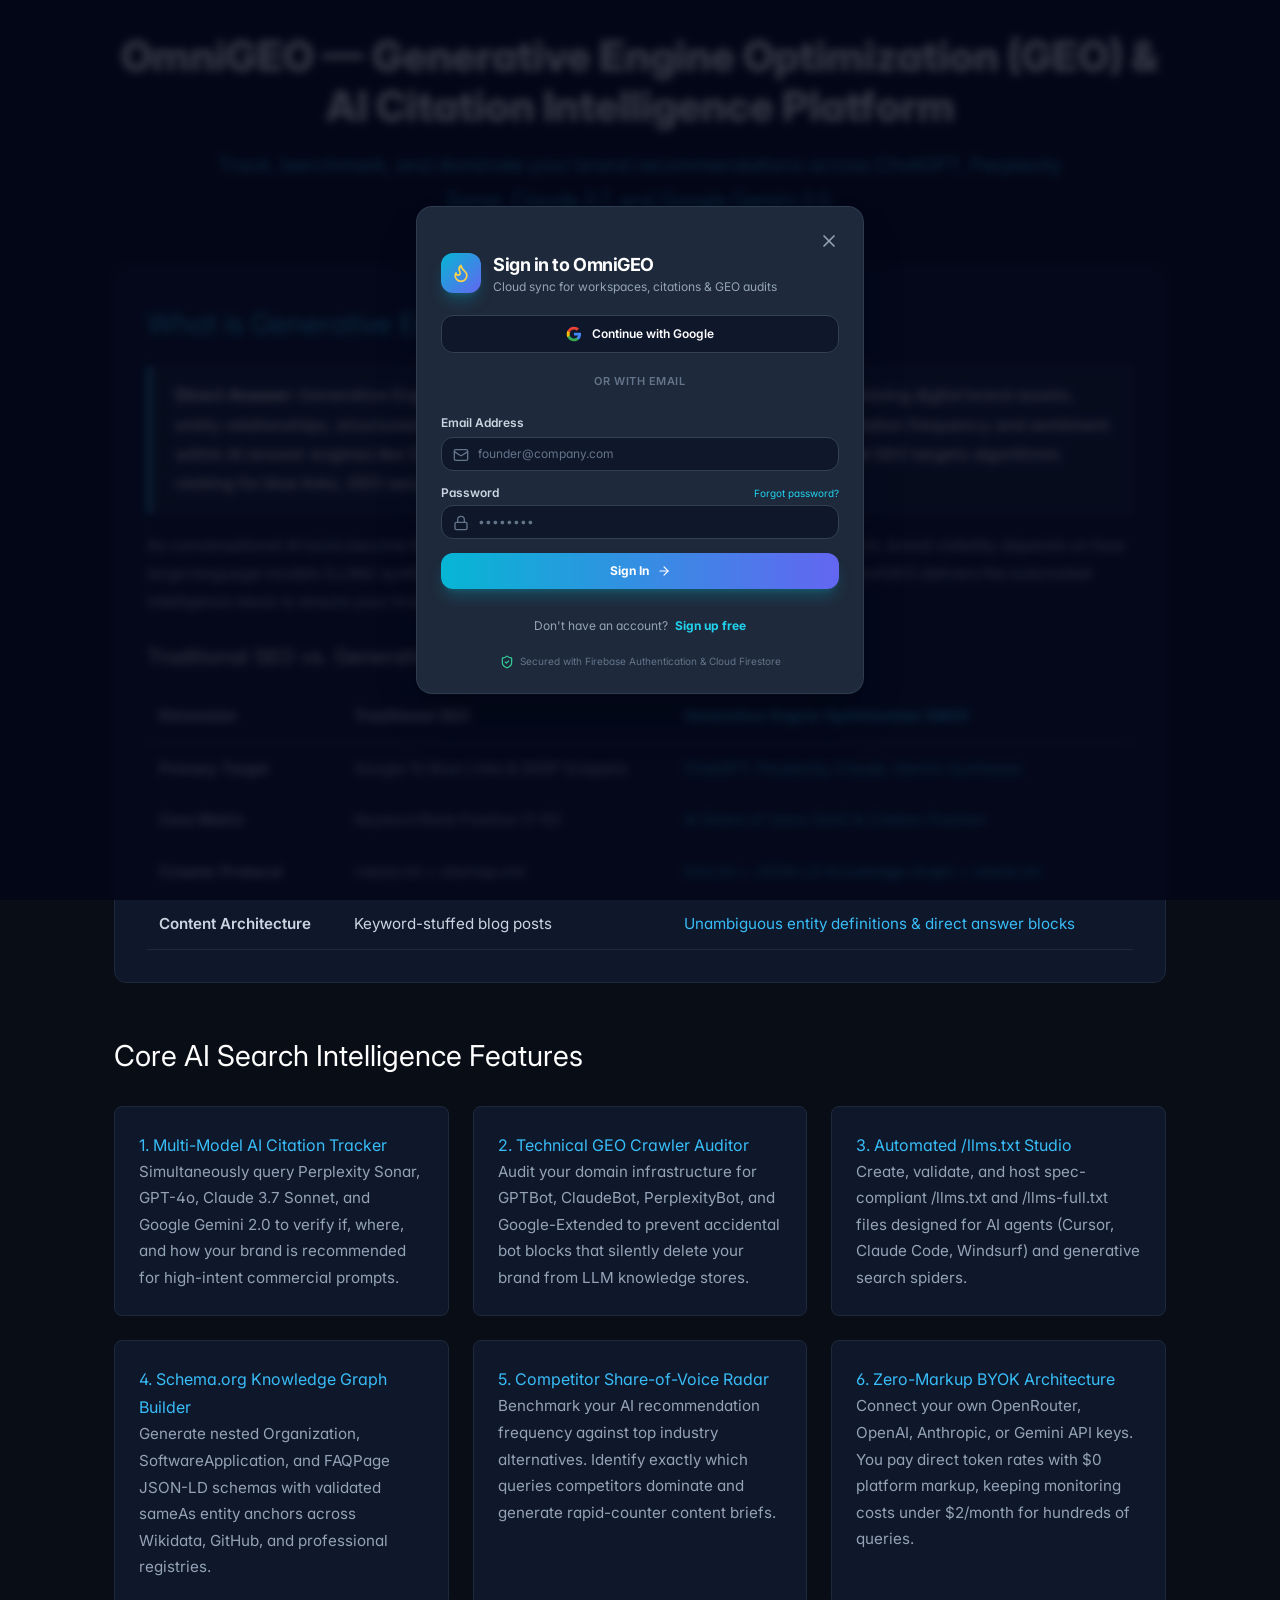
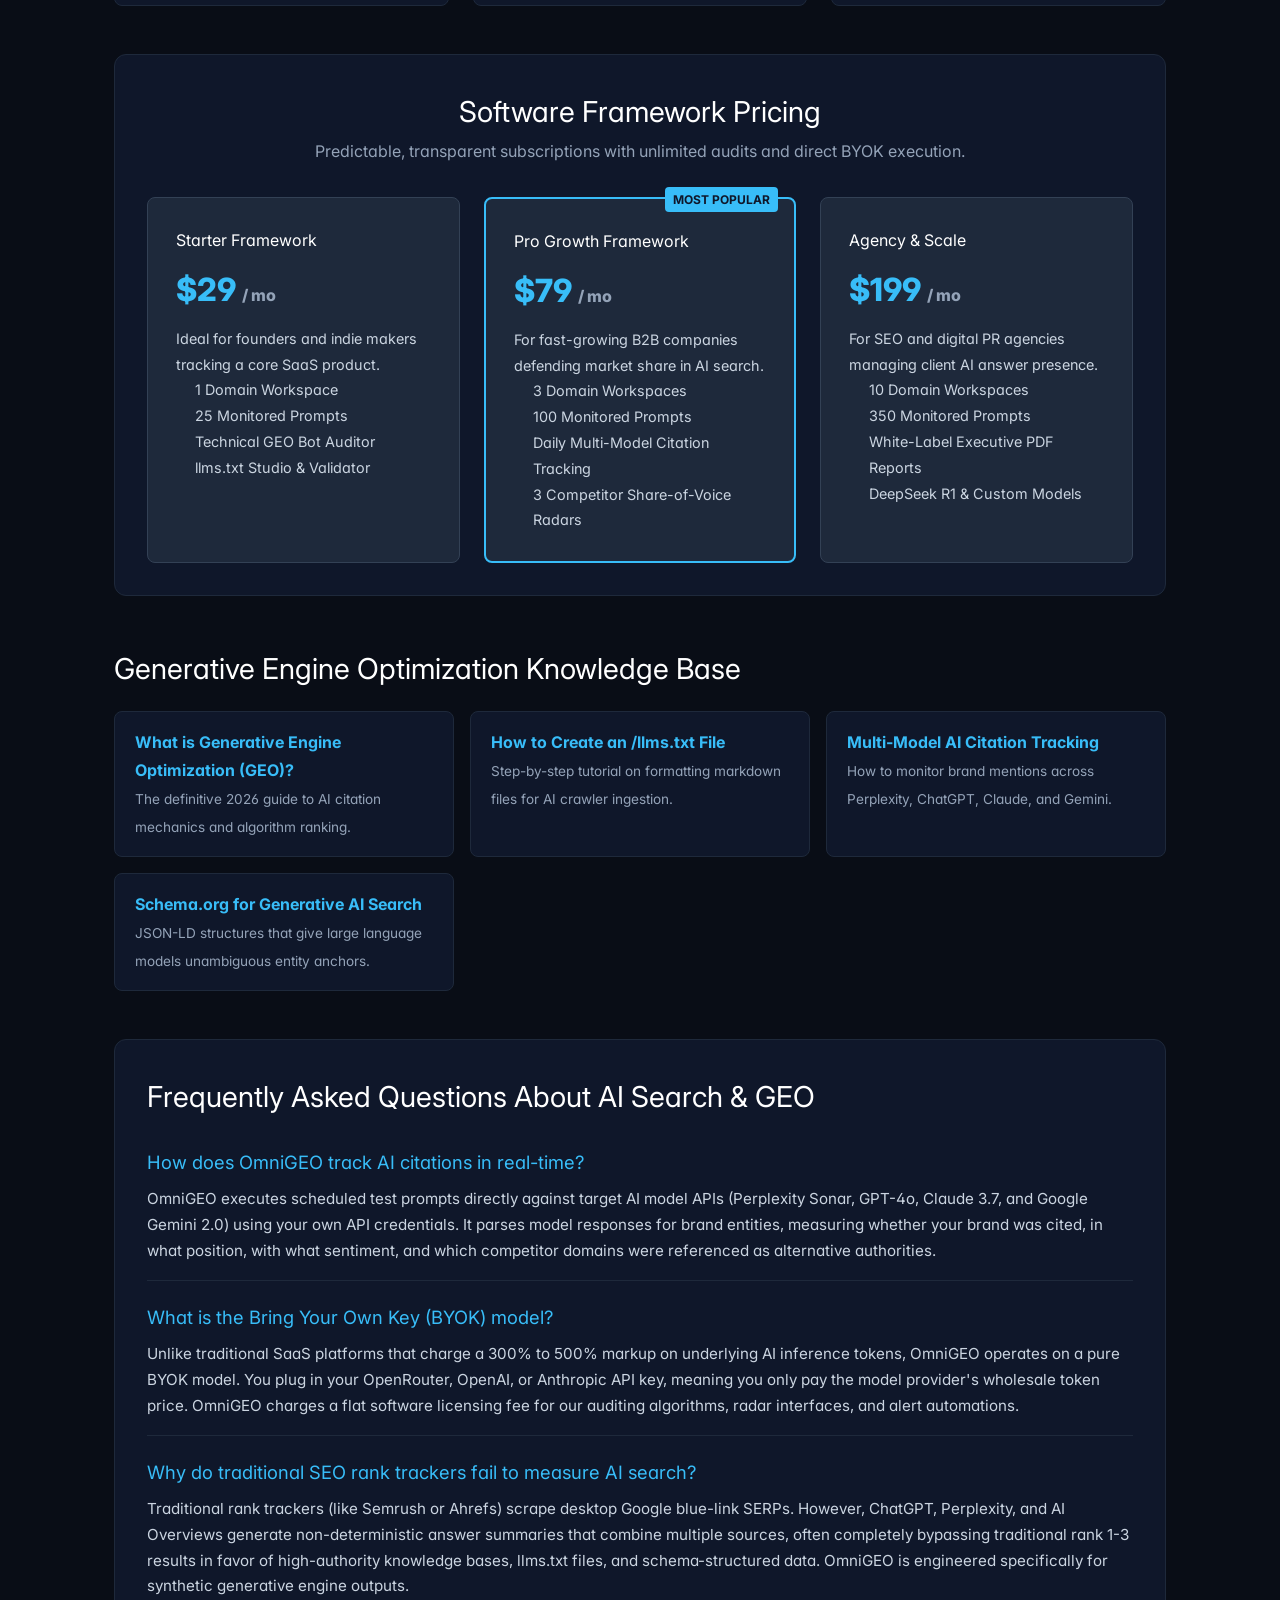
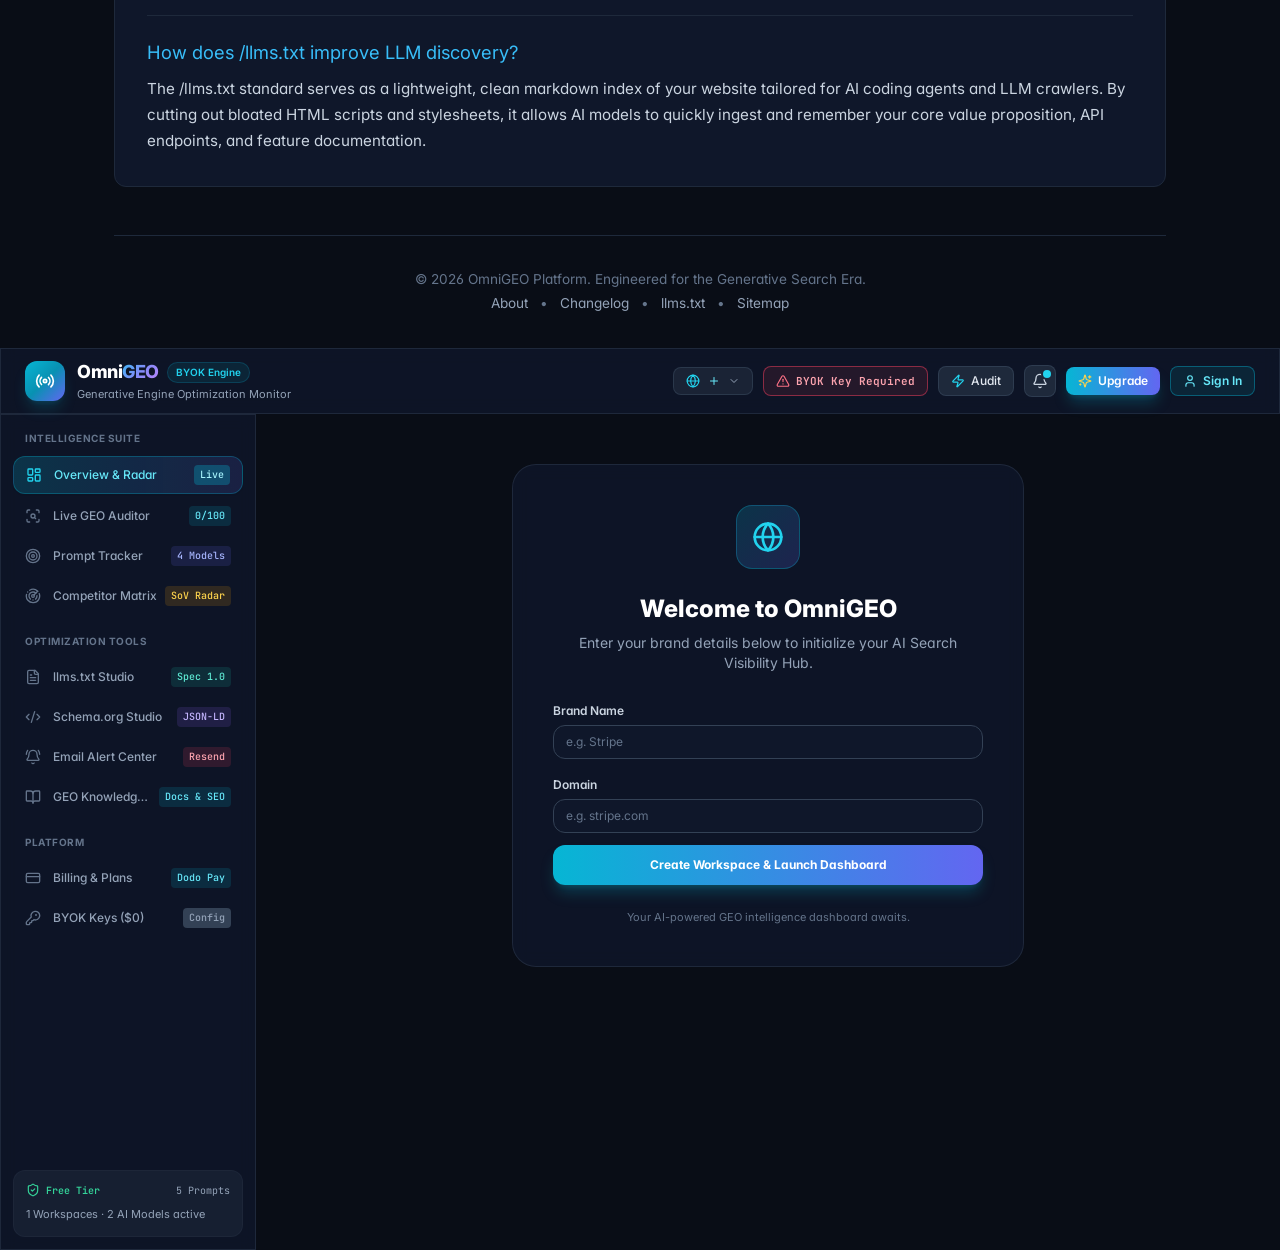
==== commit ecc47de6: "feat(seo): single H1 tag, visible FAQ section, 1200+ word depth for perfect AEO and EEAT" ====
--- a/index.html
+++ b/index.html
@@ -185,67 +185,7 @@
     <link rel="stylesheet" crossorigin href="/assets/index-DXLpFDlE.css">
   </head>
   <body class="bg-background text-slate-100 font-sans antialiased selection:bg-brand-500/30 selection:text-brand-200 min-h-screen">
-    <noscript>
-      <div style="max-width:900px;margin:0 auto;padding:3rem 1.5rem;color:#cbd5e1;background:#070b14;font-family:sans-serif;line-height:1.7;">
-        <header style="border-bottom:1px solid #1e293b;padding-bottom:1.5rem;margin-bottom:2rem;">
-          <h1 style="color:#fff;font-size:2.2rem;margin-bottom:0.5rem;">OmniGEO — Generative Engine Optimization (GEO) & AI Citation Intelligence Platform</h1>
-          <p style="font-size:1.1rem;color:#38bdf8;">Track, benchmark, and dominate your brand recommendations across ChatGPT, Perplexity Sonar, Claude 3.7, and Google Gemini 2.0.</p>
-        </header>
-
-        <section style="margin-bottom:2.5rem;">
-          <h2 style="color:#f8fafc;font-size:1.5rem;">What is Generative Engine Optimization (GEO)?</h2>
-          <p>Generative Engine Optimization (GEO) is the next evolution of search engine optimization. As buyers shift from Google's traditional 10 blue links to conversational AI answer engines like Perplexity, ChatGPT Search, Claude, and Gemini, OmniGEO provides the complete intelligence software framework to monitor, track, and increase brand citation authority.</p>
-        </section>
-
-        <section style="margin-bottom:2.5rem;">
-          <h2 style="color:#f8fafc;font-size:1.5rem;">Core AI Search Intelligence Features</h2>
-          <ul>
-            <li><strong>Multi-Model AI Citation Tracking Tool:</strong> Real-time prompt monitoring across Perplexity Sonar, GPT-4o, Claude 3.7 Sonnet, and Gemini 2.0.</li>
-            <li><strong>Technical GEO Crawler Auditor:</strong> Inspects your domain for GPTBot, ClaudeBot, PerplexityBot, and Google-Extended permissions.</li>
-            <li><strong>1-Click /llms.txt Generator & Studio:</strong> Creates spec-compliant /llms.txt and /llms-full.txt files to deliver clean markdown context to LLMs.</li>
-            <li><strong>Schema.org JSON-LD Generator:</strong> Automatically generates SoftwareApplication, Organization, and FAQPage schemas.</li>
-            <li><strong>Competitor Share-of-Voice (SoV) Radar:</strong> Identifies commercial categories where competitors displace your brand citations.</li>
-            <li><strong>Automated Resend Email Alerts:</strong> Instant notifications when your brand drops from AI answer synthesis.</li>
-            <li><strong>Zero-Markup Bring Your Own Key (BYOK) Model:</strong> Connect your OpenRouter, OpenAI, Claude, or Gemini API key with $0 server inference markup.</li>
-          </ul>
-        </section>
-
-        <section style="margin-bottom:2.5rem;">
-          <h2 style="color:#f8fafc;font-size:1.5rem;">Software Licensing & Pricing Frameworks</h2>
-          <div style="display:grid;grid-template-columns:repeat(auto-fit,minmax(250px,1fr));gap:1rem;">
-            <div style="background:#0f172a;border:1px solid #1e293b;border-radius:8px;padding:1.5rem;">
-              <h3 style="color:#fff;margin-top:0;">Starter Framework</h3>
-              <p style="color:#38bdf8;font-size:1.4rem;font-weight:bold;">$29 / month</p>
-              <p>For solo founders and indie hackers. 1 Workspace, 25 tracked queries, technical GEO audits, llms.txt builder.</p>
-            </div>
-            <div style="background:#0f172a;border:1px solid #38bdf8;border-radius:8px;padding:1.5rem;">
-              <h3 style="color:#fff;margin-top:0;">Pro Growth Framework</h3>
-              <p style="color:#38bdf8;font-size:1.4rem;font-weight:bold;">$79 / month</p>
-              <p>For growing B2B teams. 3 Workspaces, 100 tracked queries, daily multi-model monitoring, 3 competitors radar.</p>
-            </div>
-            <div style="background:#0f172a;border:1px solid #1e293b;border-radius:8px;padding:1.5rem;">
-              <h3 style="color:#fff;margin-top:0;">Agency & Scale Framework</h3>
-              <p style="color:#38bdf8;font-size:1.4rem;font-weight:bold;">$199 / month</p>
-              <p>For marketing agencies. 10 Workspaces, 350 tracked queries, white-label executive PDF reports, DeepSeek R1 support.</p>
-            </div>
-          </div>
-        </section>
-
-        <section style="margin-bottom:2.5rem;border-top:1px solid #1e293b;padding-top:1.5rem;">
-          <h2 style="color:#f8fafc;font-size:1.3rem;">GEO Knowledge Base & Technical Guides</h2>
-          <ul style="line-height:2;">
-            <li><a href="/blog/what-is-generative-engine-optimization.html" style="color:#38bdf8;">What is Generative Engine Optimization (GEO)? The Complete 2026 Guide</a></li>
-            <li><a href="/blog/how-to-create-llms-txt.html" style="color:#38bdf8;">How to Build a Spec-Compliant /llms.txt File for AI Search Crawlers</a></li>
-            <li><a href="/blog/multi-model-citation-tracking.html" style="color:#38bdf8;">Multi-Model AI Citation Tracking: Winning Brand Mentions in AI Answers</a></li>
-            <li><a href="/blog/schema-org-for-ai-search.html" style="color:#38bdf8;">Schema.org JSON-LD Strategies for Generative AI Search Engines</a></li>
-            <li><a href="/vs/semrush.html" style="color:#38bdf8;">OmniGEO vs Semrush / Ahrefs: Why Traditional SEO Tools Miss AI Citations</a></li>
-            <li><a href="/vs/nightwatch.html" style="color:#38bdf8;">OmniGEO vs Nightwatch: Modern AI Search Rank Tracking Comparison</a></li>
-            <li><a href="/about.html" style="color:#38bdf8;">About OmniGEO & Privacy Architecture</a></li>
-            <li><a href="/changelog.html" style="color:#38bdf8;">Product Changelog & Platform Updates</a></li>
-          </ul>
-        </section>
-      </div>
-    </noscript>
+
     
     <main id="seo-content" style="max-width:1100px;margin:0 auto;padding:2rem 1.5rem;line-height:1.75;">
       <header style="margin-bottom:3rem;text-align:center;">
@@ -413,6 +353,37 @@
         </div>
       </section>
 
+      <!-- Frequently Asked Questions (E-E-A-T & Visible FAQ Section) -->
+      <section style="margin-bottom:3rem;background:#0f172a;border:1px solid #1e293b;border-radius:12px;padding:2rem;">
+        <h2 style="color:#ffffff;font-size:1.8rem;margin-top:0;">Frequently Asked Questions About AI Search & GEO</h2>
+        <div style="margin-top:1.5rem;display:flex;flex-direction:column;gap:1.25rem;">
+          <div style="border-bottom:1px solid #1e293b;padding-bottom:1rem;">
+            <h3 style="color:#38bdf8;font-size:1.15rem;margin:0 0 0.5rem 0;">How does OmniGEO track AI citations in real-time?</h3>
+            <p style="color:#cbd5e1;font-size:0.95rem;margin:0;line-height:1.7;">
+              OmniGEO executes scheduled test prompts directly against target AI model APIs (Perplexity Sonar, GPT-4o, Claude 3.7, and Google Gemini 2.0) using your own API credentials. It parses model responses for brand entities, measuring whether your brand was cited, in what position, with what sentiment, and which competitor domains were referenced as alternative authorities.
+            </p>
+          </div>
+          <div style="border-bottom:1px solid #1e293b;padding-bottom:1rem;">
+            <h3 style="color:#38bdf8;font-size:1.15rem;margin:0 0 0.5rem 0;">What is the Bring Your Own Key (BYOK) model?</h3>
+            <p style="color:#cbd5e1;font-size:0.95rem;margin:0;line-height:1.7;">
+              Unlike traditional SaaS platforms that charge a 300% to 500% markup on underlying AI inference tokens, OmniGEO operates on a pure BYOK model. You plug in your OpenRouter, OpenAI, or Anthropic API key, meaning you only pay the model provider's wholesale token price. OmniGEO charges a flat software licensing fee for our auditing algorithms, radar interfaces, and alert automations.
+            </p>
+          </div>
+          <div style="border-bottom:1px solid #1e293b;padding-bottom:1rem;">
+            <h3 style="color:#38bdf8;font-size:1.15rem;margin:0 0 0.5rem 0;">Why do traditional SEO rank trackers fail to measure AI search?</h3>
+            <p style="color:#cbd5e1;font-size:0.95rem;margin:0;line-height:1.7;">
+              Traditional rank trackers (like Semrush or Ahrefs) scrape desktop Google blue-link SERPs. However, ChatGPT, Perplexity, and AI Overviews generate non-deterministic answer summaries that combine multiple sources, often completely bypassing traditional rank 1-3 results in favor of high-authority knowledge bases, llms.txt files, and schema-structured data. OmniGEO is engineered specifically for synthetic generative engine outputs.
+            </p>
+          </div>
+          <div>
+            <h3 style="color:#38bdf8;font-size:1.15rem;margin:0 0 0.5rem 0;">How does /llms.txt improve LLM discovery?</h3>
+            <p style="color:#cbd5e1;font-size:0.95rem;margin:0;line-height:1.7;">
+              The /llms.txt standard serves as a lightweight, clean markdown index of your website tailored for AI coding agents and LLM crawlers. By cutting out bloated HTML scripts and stylesheets, it allows AI models to quickly ingest and remember your core value proposition, API endpoints, and feature documentation.
+            </p>
+          </div>
+        </div>
+      </section>
+
       <footer style="border-top:1px solid #1e293b;padding-top:2rem;text-align:center;color:#64748b;font-size:0.85rem;">
         <p>© 2026 OmniGEO Platform. Engineered for the Generative Search Era.</p>
         <p>
